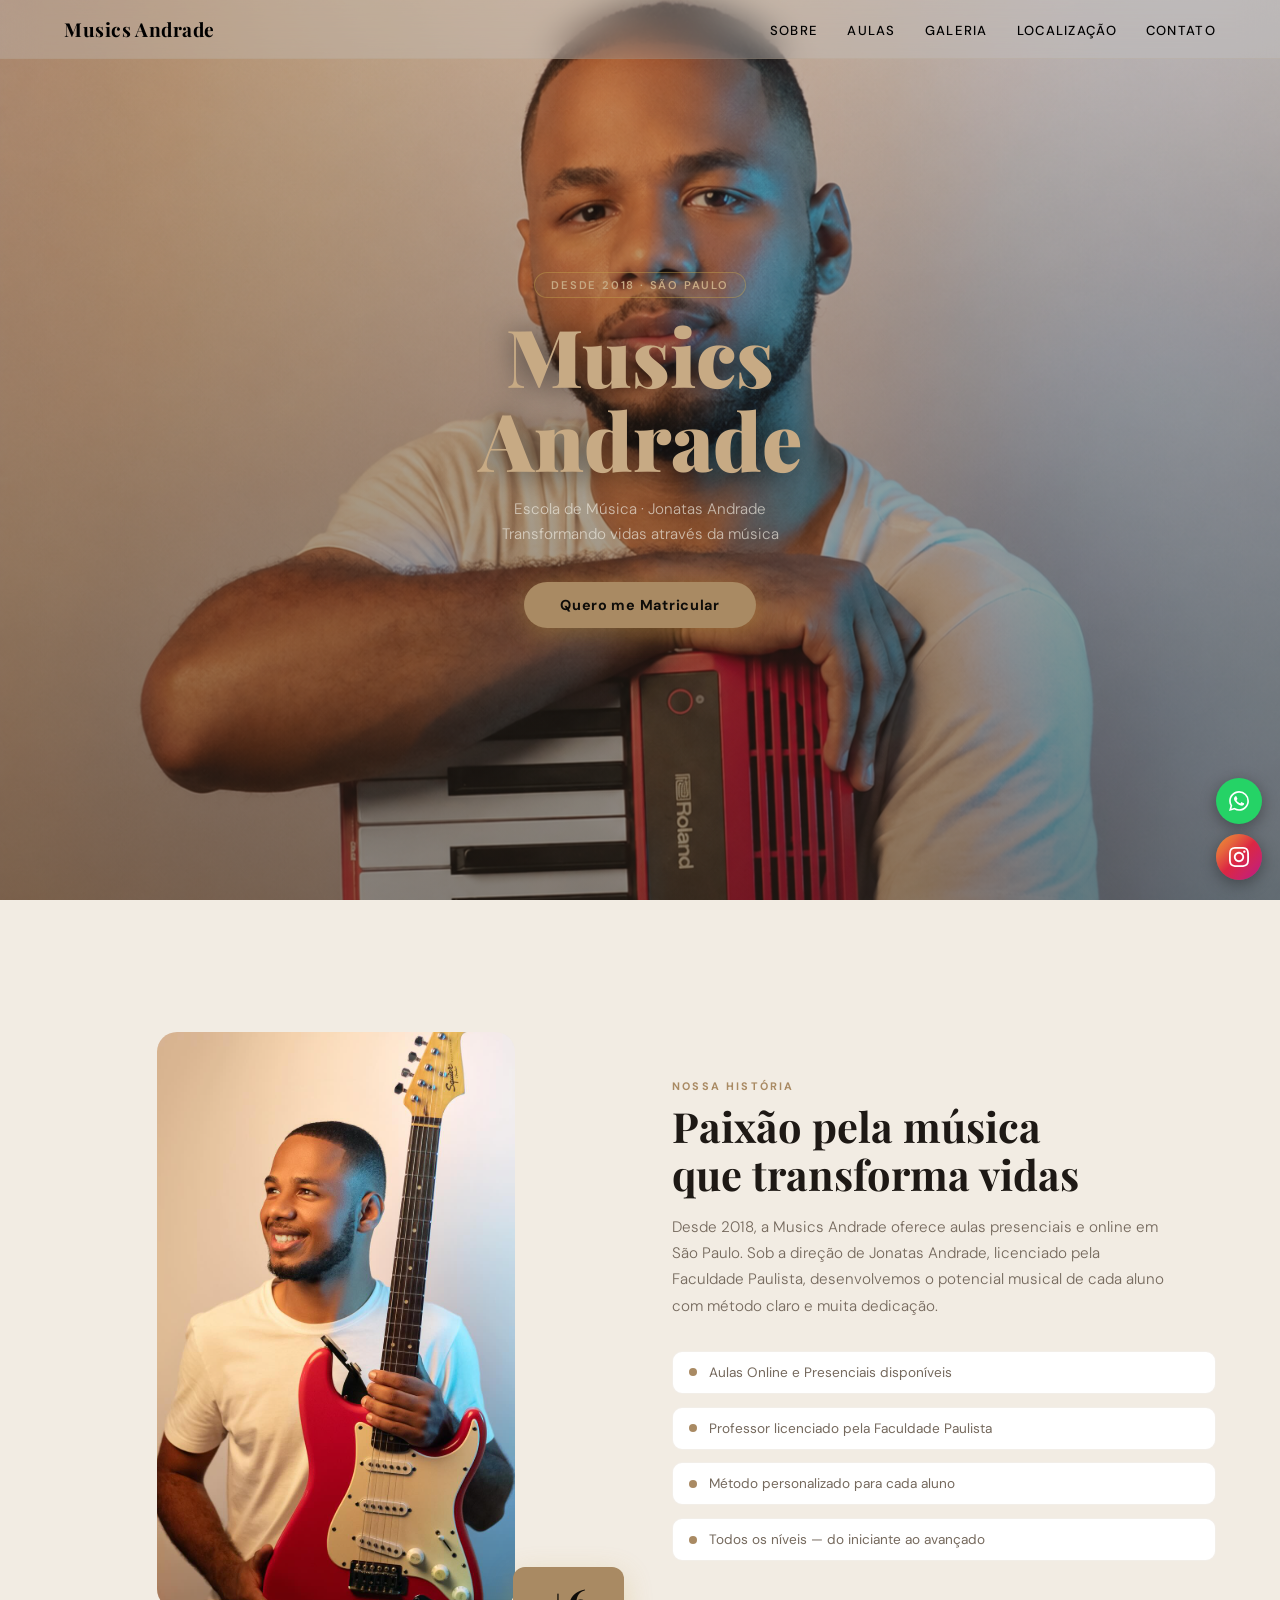
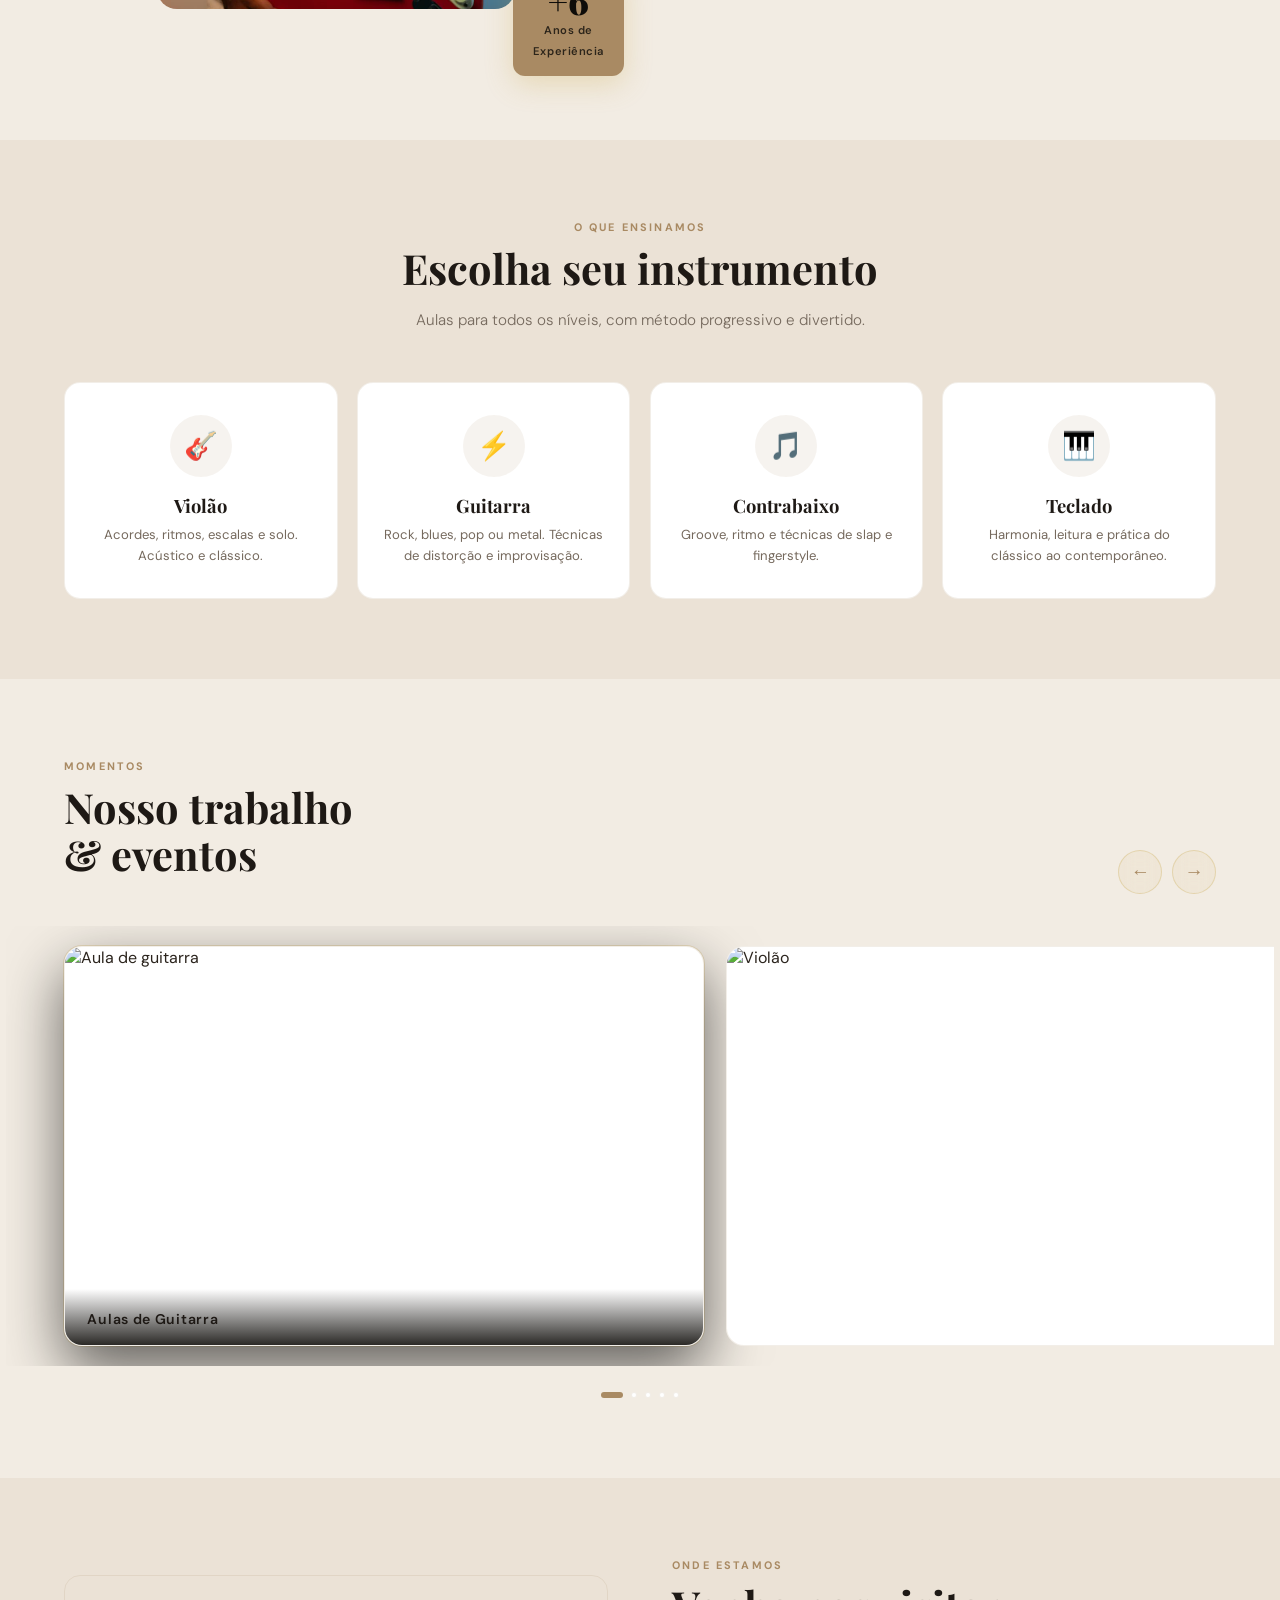
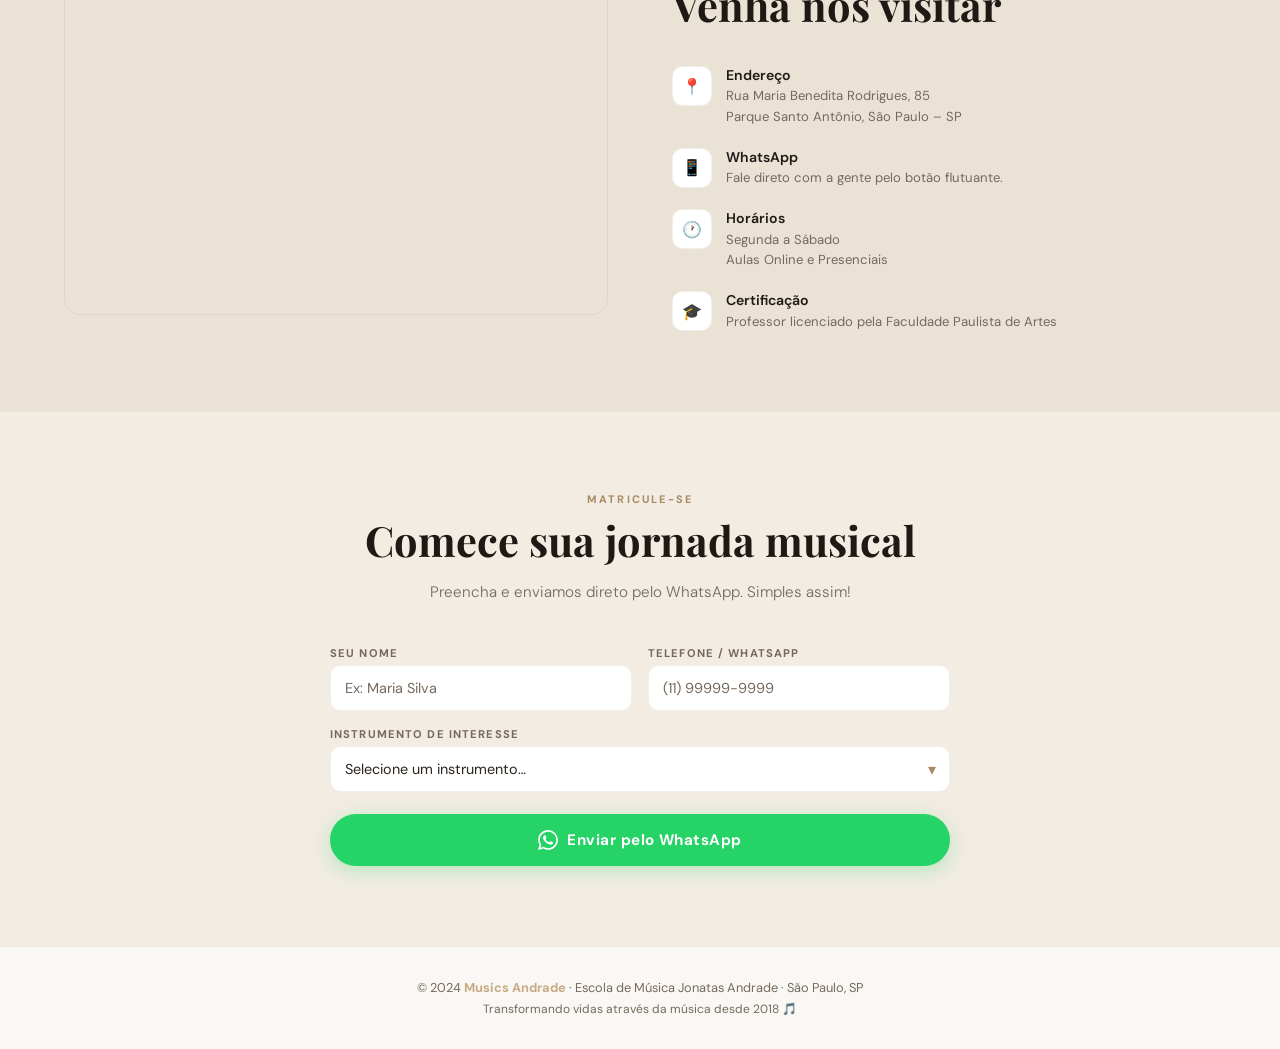
==== index.html @ fa92798a "Primeiro commit" ====
<!DOCTYPE html>
<html lang="pt-BR">

<head>
    <meta charset="UTF-8">
    <meta name="viewport" content="width=device-width, initial-scale=1.0">
    <link rel="stylesheet" href="style.css">
    <title>Musics Andrade | Escola de Música</title>
    <link
        href="https://fonts.googleapis.com/css2?family=Playfair+Display:ital,wght@0,700;0,900;1,700&family=DM+Sans:wght@300;400;500;600&display=swap"
        rel="stylesheet">
    <link rel="shortcut icon" href="./img/logo.jpg" type="image/x-icon">

</head>

<body>

    <!-- NAV -->
    <nav id="navbar">
        <div class="nav-logo">Musics Andrade</div>
        <ul class="nav-links">
            <li><a href="#about">Sobre</a></li>
            <li><a href="#instrumentos">Aulas</a></li>
            <li><a href="#carrossel">Galeria</a></li>
            <li><a href="#localizacao">Localização</a></li>
            <li><a href="#contato">Contato</a></li>
        </ul>
        <button class="hamburger" id="hamburger" aria-label="Menu">
            <span></span><span></span><span></span>
        </button>
    </nav>

    <!-- MOBILE MENU -->
    <div class="mobile-menu" id="mobileMenu">
        <a href="#about" onclick="closeMenu()">Sobre</a>
        <a href="#instrumentos" onclick="closeMenu()">Aulas</a>
        <a href="#carrossel" onclick="closeMenu()">Galeria</a>
        <a href="#localizacao" onclick="closeMenu()">Localização</a>
        <a href="#contato" onclick="closeMenu()">Contato</a>
    </div>

    <!-- HERO -->
    <section id="hero">
        <div class="hero-bg"></div>
        <div class="hero-content">
            <!--  <div class="hero-logo">
                <img class="hero-logo-placeholder" src="./img/logo.jpg">
            </div> -->
            <div class="hero-tag">Desde 2018 · São Paulo</div>
            <h1 class="hero-title">Musics<br><em>Andrade</em></h1>
            <p class="hero-sub">Escola de Música · Jonatas Andrade<br>Transformando vidas através da música</p>
            <a href="#contato" class="hero-cta">Quero me Matricular</a>
        </div>
    </section>

    <!-- SOBRE -->
    <section id="about">
        <div class="about-visual reveal">
            <div class="about-img-box">
                <img class="emoji" src="./img/image copy.png" alt="">
            </div>
            <div class="about-badge">
                <strong>+6</strong>
                <span>Anos de<br>Experiência</span>
            </div>
        </div>

        <div class="about-text">
            <div class="reveal reveal-delay-1">
                <p class="section-label">Nossa História</p>
                <h2 class="section-title">Paixão pela música<br>que transforma vidas</h2>
            </div>
            <p class="section-desc reveal reveal-delay-2">
                Desde 2018, a Musics Andrade oferece aulas presenciais e online em São Paulo. Sob a direção de Jonatas
                Andrade, licenciado pela Faculdade Paulista, desenvolvemos o potencial musical de cada aluno com método
                claro e muita dedicação.
            </p>
            <div class="about-pillars reveal reveal-delay-3">
                <div class="pillar">
                    <div class="pillar-dot"></div>
                    <p>Aulas Online e Presenciais disponíveis</p>
                </div>
                <div class="pillar">
                    <div class="pillar-dot"></div>
                    <p>Professor licenciado pela Faculdade Paulista</p>
                </div>
                <div class="pillar">
                    <div class="pillar-dot"></div>
                    <p>Método personalizado para cada aluno</p>
                </div>
                <div class="pillar">
                    <div class="pillar-dot"></div>
                    <p>Todos os níveis — do iniciante ao avançado</p>
                </div>
            </div>
        </div>
    </section>

    <!-- INSTRUMENTOS -->
    <section id="instrumentos">
        <div class="instrumentos-header">
            <p class="section-label reveal">O que ensinamos</p>
            <h2 class="section-title reveal reveal-delay-1">Escolha seu instrumento</h2>
            <p class="section-desc reveal reveal-delay-2">Aulas para todos os níveis, com método progressivo e
                divertido.</p>
        </div>
        <div class="instrumentos-grid">
            <div class="instrumento-card reveal">
                <div class="instrumento-icon">🎸</div>
                <h3>Violão</h3>
                <p>Acordes, ritmos, escalas e solo. Acústico e clássico.</p>
            </div>
            <div class="instrumento-card reveal reveal-delay-1">
                <div class="instrumento-icon">⚡</div>
                <h3>Guitarra</h3>
                <p>Rock, blues, pop ou metal. Técnicas de distorção e improvisação.</p>
            </div>
            <div class="instrumento-card reveal reveal-delay-2">
                <div class="instrumento-icon">🎵</div>
                <h3>Contrabaixo</h3>
                <p>Groove, ritmo e técnicas de slap e fingerstyle.</p>
            </div>
            <div class="instrumento-card reveal reveal-delay-3">
                <div class="instrumento-icon">🎹</div>
                <h3>Teclado</h3>
                <p>Harmonia, leitura e prática do clássico ao contemporâneo.</p>
            </div>
        </div>
    </section>

    <!-- CARROSSEL -->
    <section id="carrossel">
        <div class="carrossel-header">
            <div>
                <p class="section-label reveal">Momentos</p>
                <h2 class="section-title reveal reveal-delay-1">Nosso trabalho<br>& eventos</h2>
            </div>
            <div class="carrossel-controls reveal reveal-delay-2">
                <button class="ctrl-btn" id="prevBtn" aria-label="Anterior">&#8592;</button>
                <button class="ctrl-btn" id="nextBtn" aria-label="Próximo">&#8594;</button>
            </div>
        </div>

        <div class="carousel-viewport">
            <div class="carousel-track" id="carouselTrack">

                <!--
        ╔══════════════════════════════════════════════════════╗
        ║  COMO ADICIONAR FOTOS:                               ║
        ║  Copie um bloco <div class="slide"> abaixo          ║
        ║  e troque o src da <img> pela URL da sua foto.      ║
        ║  Para foto local use: src="nome-do-arquivo.jpg"     ║
        ╚══════════════════════════════════════════════════════╝
      -->

                <!-- SLIDE 1 -->
                <div class="slide">
                    <img src="https://images.unsplash.com/photo-1493225457124-a3eb161ffa5f?w=800&q=80"
                        alt="Aula de guitarra" loading="lazy">
                    <div class="slide-caption"><span>Aulas de Guitarra</span></div>
                </div>

                <!-- SLIDE 2 -->
                <div class="slide">
                    <img src="https://images.unsplash.com/photo-1510915361894-db8b60106cb1?w=800&q=80" alt="Violão"
                        loading="lazy">
                    <div class="slide-caption"><span>Violão Acústico</span></div>
                </div>

                <!-- SLIDE 3 -->
                <div class="slide">
                    <img src="https://images.unsplash.com/photo-1520523839897-bd0b52f945a0?w=800&q=80" alt="Teclado"
                        loading="lazy">
                    <div class="slide-caption"><span>Teclado</span></div>
                </div>

                <!-- SLIDE 4 -->
                <div class="slide">
                    <img src="https://images.unsplash.com/photo-1619983081563-430f63602796?w=800&q=80" alt="Evento"
                        loading="lazy">
                    <div class="slide-caption"><span>Eventos & Apresentações</span></div>
                </div>

                <!-- SLIDE 5 — placeholder (substitua pela sua foto) -->
                <div class="slide">
                    <div class="slide-placeholder">
                        <div class="emoji">📸</div>
                        <p>Sua foto aqui<br>Substitua o src acima</p>
                    </div>
                </div>

            </div>
        </div><!-- /.carousel-viewport -->

        <div class="carousel-dots" id="carouselDots"></div>
    </section>

    <!-- LOCALIZAÇÃO -->
    <section id="localizacao">
        <div class="map-container reveal">
            <iframe
                src="https://www.google.com/maps/embed?pb=!1m18!1m12!1m3!1d3657.066!2d-46.6333!3d-23.5505!2m3!1f0!2f0!3f0!3m2!1i1024!2i768!4f13.1!3m3!1m2!1s0x94ce59c8da0aa315%3A0xd59f9431f2c9776a!2sRua%20Maria%20Benedita%20Rodrigues%2C%2085%20-%20Parque%20Santo%20Ant%C3%B4nio%2C%20S%C3%A3o%20Paulo%20-%20SP!5e0!3m2!1spt-BR!2sbr!4v1234567890"
                allowfullscreen="" loading="lazy" referrerpolicy="no-referrer-when-downgrade">
            </iframe>
        </div>
        <div class="localizacao-info">
            <div class="reveal">
                <p class="section-label">Onde estamos</p>
                <h2 class="section-title">Venha nos visitar</h2>
            </div>
            <div class="info-item reveal reveal-delay-1">
                <div class="info-icon">📍</div>
                <div>
                    <h4>Endereço</h4>
                    <p>Rua Maria Benedita Rodrigues, 85<br>Parque Santo Antônio, São Paulo – SP</p>
                </div>
            </div>
            <div class="info-item reveal reveal-delay-2">
                <div class="info-icon">📱</div>
                <div>
                    <h4>WhatsApp</h4>
                    <p>Fale direto com a gente pelo botão flutuante.</p>
                </div>
            </div>
            <div class="info-item reveal reveal-delay-3">
                <div class="info-icon">🕐</div>
                <div>
                    <h4>Horários</h4>
                    <p>Segunda a Sábado<br>Aulas Online e Presenciais</p>
                </div>
            </div>
            <div class="info-item reveal reveal-delay-4">
                <div class="info-icon">🎓</div>
                <div>
                    <h4>Certificação</h4>
                    <p>Professor licenciado pela Faculdade Paulista de Artes</p>
                </div>
            </div>
        </div>
    </section>

    <!-- CONTATO -->
    <section id="contato">
        <div class="contato-inner">
            <p class="section-label reveal">Matricule-se</p>
            <h2 class="section-title reveal reveal-delay-1">Comece sua jornada musical</h2>
            <p class="section-desc reveal reveal-delay-2">Preencha e enviamos direto pelo WhatsApp. Simples assim!</p>

            <div class="form-grid reveal reveal-delay-3">
                <div class="form-group">
                    <label for="nome">Seu nome</label>
                    <input type="text" id="nome" placeholder="Ex: Maria Silva" autocomplete="off">
                </div>
                <div class="form-group">
                    <label for="telefone">Telefone / WhatsApp</label>
                    <input type="tel" id="telefone" placeholder="(11) 99999-9999">
                </div>
                <div class="form-group full">
                    <label for="instrumento">Instrumento de interesse</label>
                    <div class="select-wrap">
                        <select id="instrumento">
                            <option value="" disabled selected>Selecione um instrumento…</option>
                            <option value="Violão">🎸 Violão</option>
                            <option value="Guitarra">⚡ Guitarra</option>
                            <option value="Contrabaixo">🎵 Contrabaixo</option>
                            <option value="Teclado">🎹 Teclado</option>
                        </select>
                    </div>
                </div>
            </div>

            <button class="form-submit reveal reveal-delay-4" onclick="enviarWhatsApp()">
                <svg xmlns="http://www.w3.org/2000/svg" width="20" height="20" viewBox="0 0 24 24" fill="white">
                    <path
                        d="M17.472 14.382c-.297-.149-1.758-.867-2.03-.967-.273-.099-.471-.148-.67.15-.197.297-.767.966-.94 1.164-.173.199-.347.223-.644.075-.297-.15-1.255-.463-2.39-1.475-.883-.788-1.48-1.761-1.653-2.059-.173-.297-.018-.458.13-.606.134-.133.298-.347.446-.52.149-.174.198-.298.298-.497.099-.198.05-.371-.025-.52-.075-.149-.669-1.612-.916-2.207-.242-.579-.487-.5-.669-.51-.173-.008-.371-.01-.57-.01-.198 0-.52.074-.792.372-.272.297-1.04 1.016-1.04 2.479 0 1.462 1.065 2.875 1.213 3.074.149.198 2.096 3.2 5.077 4.487.709.306 1.262.489 1.694.625.712.227 1.36.195 1.871.118.571-.085 1.758-.719 2.006-1.413.248-.694.248-1.289.173-1.413-.074-.124-.272-.198-.57-.347m-5.421 7.403h-.004a9.87 9.87 0 01-5.031-1.378l-.361-.214-3.741.982.998-3.648-.235-.374a9.86 9.86 0 01-1.51-5.26c.001-5.45 4.436-9.884 9.888-9.884 2.64 0 5.122 1.03 6.988 2.898a9.825 9.825 0 012.893 6.994c-.003 5.45-4.437 9.884-9.885 9.884m8.413-18.297A11.815 11.815 0 0012.05 0C5.495 0 .16 5.335.157 11.892c0 2.096.547 4.142 1.588 5.945L.057 24l6.305-1.654a11.882 11.882 0 005.683 1.448h.005c6.554 0 11.89-5.335 11.893-11.893a11.821 11.821 0 00-3.48-8.413Z" />
                </svg>
                Enviar pelo WhatsApp
            </button>
        </div>
    </section>

    <footer>
        <p>© 2024 <strong>Musics Andrade</strong> · Escola de Música Jonatas Andrade · São Paulo, SP</p>
        <p style="margin-top:5px;font-size:.75rem">Transformando vidas através da música desde 2018 🎵</p>
    </footer>

    <!-- BOTÕES FLUTUANTES -->
    <div class="float-btns">
        <a class="float-btn float-btn-wa" href="https://wa.me/5511999999999" target="_blank" aria-label="WhatsApp">
            <svg viewBox="0 0 24 24">
                <path
                    d="M17.472 14.382c-.297-.149-1.758-.867-2.03-.967-.273-.099-.471-.148-.67.15-.197.297-.767.966-.94 1.164-.173.199-.347.223-.644.075-.297-.15-1.255-.463-2.39-1.475-.883-.788-1.48-1.761-1.653-2.059-.173-.297-.018-.458.13-.606.134-.133.298-.347.446-.52.149-.174.198-.298.298-.497.099-.198.05-.371-.025-.52-.075-.149-.669-1.612-.916-2.207-.242-.579-.487-.5-.669-.51-.173-.008-.371-.01-.57-.01-.198 0-.52.074-.792.372-.272.297-1.04 1.016-1.04 2.479 0 1.462 1.065 2.875 1.213 3.074.149.198 2.096 3.2 5.077 4.487.709.306 1.262.489 1.694.625.712.227 1.36.195 1.871.118.571-.085 1.758-.719 2.006-1.413.248-.694.248-1.289.173-1.413-.074-.124-.272-.198-.57-.347m-5.421 7.403h-.004a9.87 9.87 0 01-5.031-1.378l-.361-.214-3.741.982.998-3.648-.235-.374a9.86 9.86 0 01-1.51-5.26c.001-5.45 4.436-9.884 9.888-9.884 2.64 0 5.122 1.03 6.988 2.898a9.825 9.825 0 012.893 6.994c-.003 5.45-4.437 9.884-9.885 9.884m8.413-18.297A11.815 11.815 0 0012.05 0C5.495 0 .16 5.335.157 11.892c0 2.096.547 4.142 1.588 5.945L.057 24l6.305-1.654a11.882 11.882 0 005.683 1.448h.005c6.554 0 11.89-5.335 11.893-11.893a11.821 11.821 0 00-3.48-8.413Z" />
            </svg>
        </a>
        <a class="float-btn float-btn-ig" href="https://instagram.com/musicsandrade" target="_blank"
            aria-label="Instagram">
            <svg viewBox="0 0 24 24">
                <path
                    d="M12 2.163c3.204 0 3.584.012 4.85.07 3.252.148 4.771 1.691 4.919 4.919.058 1.265.069 1.645.069 4.849 0 3.205-.012 3.584-.069 4.849-.149 3.225-1.664 4.771-4.919 4.919-1.266.058-1.644.07-4.85.07-3.204 0-3.584-.012-4.849-.07-3.26-.149-4.771-1.699-4.919-4.92-.058-1.265-.07-1.644-.07-4.849 0-3.204.013-3.583.07-4.849.149-3.227 1.664-4.771 4.919-4.919 1.266-.057 1.645-.069 4.849-.069zm0-2.163c-3.259 0-3.667.014-4.947.072-4.358.2-6.78 2.618-6.98 6.98-.059 1.281-.073 1.689-.073 4.948 0 3.259.014 3.668.072 4.948.2 4.358 2.618 6.78 6.98 6.98 1.281.058 1.689.072 4.948.072 3.259 0 3.668-.014 4.948-.072 4.354-.2 6.782-2.618 6.979-6.98.059-1.28.073-1.689.073-4.948 0-3.259-.014-3.667-.072-4.947-.196-4.354-2.617-6.78-6.979-6.98-1.281-.059-1.69-.073-4.949-.073zm0 5.838c-3.403 0-6.162 2.759-6.162 6.162s2.759 6.163 6.162 6.163 6.162-2.759 6.162-6.163c0-3.403-2.759-6.162-6.162-6.162zm0 10.162c-2.209 0-4-1.79-4-4 0-2.209 1.791-4 4-4s4 1.791 4 4c0 2.21-1.791 4-4 4zm6.406-11.845c-.796 0-1.441.645-1.441 1.44s.645 1.44 1.441 1.44c.795 0 1.439-.645 1.439-1.44s-.644-1.44-1.439-1.44z" />
            </svg>
        </a>
    </div>

    <script src="./script.js"></script>
</body>

</html>
---- style.css ----
*,
*::before,
*::after {
    box-sizing: border-box;
    margin: 0;
    padding: 0
}

:root {
    --bg: #FAF8F4;
    --bg2: #F2ECE3;
    --bg3: #EBE2D6;
    --surface: #FFFFFF;

    --gold: #A98A63;
    --gold-l: #C7AA84;
    --gold-dim: rgba(169, 138, 99, 0.10);

    --border: rgba(169, 138, 99, 0.15);

    --text: #2B241D;
    --muted: #75695D;
    --white: #1E1915;
}

html {
    scroll-behavior: smooth
}

body {
    font-family: 'DM Sans', sans-serif;
    background: var(--bg);
    color: var(--text);
    overflow-x: hidden
}

/* ─ NAV ─ */
nav {
    position: fixed;
    top: 0;
    left: 0;
    right: 0;
    z-index: 100;
    padding: 16px 5%;
    display: flex;
    justify-content: space-between;
    align-items: center;
    background: rgba(199, 199, 199, 0.315);
    backdrop-filter: blur(18px);
    border-bottom: 1px solid var(--border);
    transition: padding .3s;
}

nav.scrolled {
    padding: 10px 5%
}

.nav-logo {
    font-family: 'Playfair Display', serif;
    font-size: 1.2rem;
    font-weight: 700;
    color: #000;
    letter-spacing: .03em;
}

.nav-links {
    display: flex;
    gap: 1.8rem;
    list-style: none
}

.nav-links a {
    text-decoration: none;
    color: #000;
    font-size: .82rem;
    font-weight: 500;
    letter-spacing: .1em;
    text-transform: uppercase;
    transition: color .2s;
}

.nav-links a:hover {
    color: var(--gold)
}

.hamburger {
    display: none;
    flex-direction: column;
    gap: 5px;
    cursor: pointer;
    background: none;
    border: none;
    padding: 4px;
}

.hamburger span {
    display: block;
    width: 22px;
    height: 1.5px;
    background: #000;
    border-radius: 2px;
    transition: all .3s;
}

.hamburger.open span:nth-child(1) {
    transform: translateY(6.5px) rotate(45deg)
}

.hamburger.open span:nth-child(2) {
    opacity: 0
}

.hamburger.open span:nth-child(3) {
    transform: translateY(-6.5px) rotate(-45deg)
}

.mobile-menu {
    display: none;
    position: fixed;
    inset: 0;
    background: var(--bg);
    z-index: 99;
    flex-direction: column;
    justify-content: center;
    align-items: center;
    gap: 2.2rem;
}

.mobile-menu.open {
    display: flex
}

.mobile-menu a {
    font-family: 'Playfair Display', serif;
    font-size: 1.9rem;
    text-decoration: none;
    color: var(--text);
    transition: color .2s;
}

.mobile-menu a:hover {
    color: var(--gold)
}

/* ─ HERO ─ */
#hero {
    position: relative;
    height: 100vh;
    min-height: 700px;
    display: flex;
    align-items: center;
    justify-content: center;
    overflow: hidden;
}

.hero-bg {
    position: absolute;
    inset: 0;
    background:
        linear-gradient(to bottom,
            rgba(45, 36, 28, .25) 0%,
            rgba(45, 36, 28, .55) 100%),
        url('./img/image\ copy\ 2.png');

    background-size: cover;
    background-position: center 20%;
    background-repeat: no-repeat;

    animation: heroZoom 14s ease-out forwards;
}

@keyframes heroZoom {
    from {
        transform: scale(1.07)
    }

    to {
        transform: scale(1)
    }
}

.hero-content {
    position: relative;
    text-align: center;
    padding: 0 20px;
    max-width: 700px;
    animation: fadeUp .9s .2s both;
}

@keyframes fadeUp {
    from {
        opacity: 0;
        transform: translateY(24px)
    }

    to {
        opacity: 1;
        transform: translateY(0)
    }
}

.hero-logo {
    width: 135px;
    height: 130px;
    border-radius: 50%;
    border: 2px solid var(--gold);
    margin: 0 auto 1.4rem;
    background: var(--surface);
    display: flex;
    align-items: center;
    justify-content: center;
    overflow: hidden;
    box-shadow: 0 0 40px rgba(201, 168, 76, .25);
    animation: fadeUp .9s 0s both;
}

.hero-logo-placeholder {
    font-size: 2.6rem;
    line-height: 1;
}

.hero-tag {
    display: inline-block;
    background: var(--gold-dim);
    border: 1px solid rgba(201, 168, 76, .4);
    color: var(--gold-l);
    font-size: .7rem;
    font-weight: 600;
    letter-spacing: .16em;
    text-transform: uppercase;
    padding: 5px 16px;
    border-radius: 100px;
    margin-bottom: .9rem;
}

.hero-title {
    font-family: 'Playfair Display', serif;
    font-size: clamp(2.4rem, 6.5vw, 5rem);
    font-weight: 900;
    line-height: 1.05;
    color: var(--gold-l);
    margin-bottom: 1rem;
    text-shadow: 0 2px 30px rgba(0, 0, 0, .6);
}

.hero-title em {
    color: var(--gold-l);
    font-style: normal
}

.hero-sub {
    font-size: .95rem;
    font-weight: 300;
    color: rgba(237, 232, 222, .7);
    margin-bottom: 2.2rem;
    line-height: 1.65;
}

.hero-cta {
    display: inline-block;
    background: var(--gold);
    color: #0E0C09;
    font-weight: 700;
    font-size: .9rem;
    letter-spacing: .05em;
    padding: 14px 36px;
    border-radius: 100px;
    text-decoration: none;
    box-shadow: 0 4px 24px rgba(201, 168, 76, .35);
    transition: background .25s, transform .2s, box-shadow .25s;
}

.hero-cta:hover {
    background: var(--gold-l);
    transform: translateY(-2px);
    box-shadow: 0 8px 32px rgba(201, 168, 76, .45)
}

/* ─ SECTION COMMONS ─ */
section {
    padding: 80px 5%
}

.section-label {
    font-size: .68rem;
    font-weight: 700;
    letter-spacing: .2em;
    text-transform: uppercase;
    color: var(--gold);
    margin-bottom: .6rem;
}

.section-title {
    font-family: 'Playfair Display', serif;
    font-size: clamp(1.7rem, 3.5vw, 2.6rem);
    font-weight: 700;
    color: var(--white);
    line-height: 1.15;
    margin-bottom: 1rem;
}

.section-desc {
    color: var(--muted);
    font-size: .95rem;
    font-weight: 300;
    line-height: 1.72;
    max-width: 500px;
}

/* ─ SOBRE ─ */
#about {
    background: var(--bg2);
    display: grid;
    grid-template-columns: 1fr 1fr;
    gap: 4rem;
    align-items: center;
}

.about-visual {
    position: relative
}

.about-img-box {
    width: 100%;
    aspect-ratio: 4/5;
    border-radius: 14px;
    display: flex;
    flex-direction: column;
    align-items: center;
    justify-content: center;
    gap: .8rem;
    overflow: hidden;
}

.about-img-box p {
    color: var(--muted);
    font-size: .82rem;
    text-align: center;
    padding: 0 24px
}

.about-img-box .emoji {
    font-size: 3rem
}

.emoji {
    border-radius: 20px;
}

.about-badge {
    position: absolute;
    bottom: -16px;
    right: -16px;
    background: var(--gold);
    color: #0E0C09;
    border-radius: 12px;
    padding: 16px 20px;
    text-align: center;
    box-shadow: 0 8px 28px rgba(201, 168, 76, .3);
}

.about-badge strong {
    display: block;
    font-family: 'Playfair Display', serif;
    font-size: 2.2rem;
    font-weight: 900;
    line-height: 1;
}

.about-badge span {
    font-size: .7rem;
    font-weight: 600;
    letter-spacing: .05em;
    opacity: .8
}

.about-text .section-desc {
    margin-bottom: 2rem
}

.about-pillars {
    display: flex;
    flex-direction: column;
    gap: .8rem;
    margin-top: 1rem
}

.pillar {
    display: flex;
    align-items: center;
    gap: .75rem;
    background: var(--surface);
    border: 1px solid var(--border);
    border-radius: 10px;
    padding: 12px 16px;
}

.pillar-dot {
    width: 8px;
    height: 8px;
    min-width: 8px;
    border-radius: 50%;
    background: var(--gold);
}

.pillar p {
    font-size: .85rem;
    color: var(--muted);
    font-weight: 400
}

/* ─ INSTRUMENTOS ─ */
#instrumentos {
    background: var(--bg3)
}

.instrumentos-header {
    text-align: center;
    margin-bottom: 3rem
}

.instrumentos-header .section-desc {
    margin: 0 auto
}

.instrumentos-grid {
    display: grid;
    grid-template-columns: repeat(4, 1fr);
    gap: 1.2rem;
}

.instrumento-card {
    background: var(--surface);
    border: 1px solid var(--border);
    border-radius: 16px;
    padding: 2rem 1.2rem;
    text-align: center;
    transition: transform .3s, box-shadow .3s, border-color .3s;
}

.instrumento-card:hover {
    transform: translateY(-6px);
    box-shadow: 0 16px 40px rgba(0, 0, 0, .4);
    border-color: rgba(201, 168, 76, .35);
}

.instrumento-icon {
    width: 62px;
    height: 62px;
    background: var(--gold-dim);
    border-radius: 50%;
    display: flex;
    align-items: center;
    justify-content: center;
    margin: 0 auto 1rem;
    font-size: 1.7rem;
}

.instrumento-card h3 {
    font-family: 'Playfair Display', serif;
    font-size: 1.15rem;
    font-weight: 700;
    color: var(--white);
    margin-bottom: .4rem;
}

.instrumento-card p {
    font-size: .82rem;
    color: var(--muted);
    line-height: 1.6
}

/* ─ CARROSSEL ─ */
#carrossel {
    background: var(--bg2);
    overflow: hidden
}

.carrossel-header {
    display: flex;
    justify-content: space-between;
    align-items: flex-end;
    margin-bottom: 2rem;
    flex-wrap: wrap;
    gap: 1rem;
}

.carrossel-controls {
    display: flex;
    gap: .6rem;
    align-items: center
}

.ctrl-btn {
    width: 44px;
    height: 44px;
    border-radius: 50%;
    background: rgba(201, 168, 76, .08);
    border: 1px solid rgba(201, 168, 76, .3);
    color: var(--gold);
    font-size: 1.2rem;
    cursor: pointer;
    display: flex;
    align-items: center;
    justify-content: center;
    transition: background .2s, border-color .2s, transform .15s;
    backdrop-filter: blur(8px);
}

.ctrl-btn:hover {
    background: rgba(201, 168, 76, .18);
    border-color: var(--gold);
    transform: scale(1.08)
}

/* viewport com overflow visível nos lados */
.carousel-viewport {
    overflow: hidden;
    /* permite ver pedaços dos cards laterais */
    margin: 0 -5%;
    padding: 20px 5%;
}

.carousel-track {
    display: flex;
    gap: 1.4rem;
    transition: transform .5s cubic-bezier(.35, 0, .15, 1);
    will-change: transform;
    cursor: grab;
    user-select: none;
}

.carousel-track.dragging {
    transition: none;
    cursor: grabbing;
}

/*
  ── SLIDE ──
  Para adicionar fotos: copie um bloco <div class="slide"> no HTML
  e substitua o src da <img> pela URL ou caminho da sua foto.
*/
.slide {
    /* largura: ~70% do viewport, com peeking dos lados */
    min-width: clamp(260px, 70vw, 640px);
    aspect-ratio: 16/10;
    border-radius: 18px;
    overflow: hidden;
    position: relative;
    background: var(--surface);
    border: 1px solid var(--border);
    flex-shrink: 0;
    /* laterais escurecidas/desfocadas */
    filter: brightness(.45) scale(.92);
    transition: filter .45s ease, transform .45s ease, box-shadow .45s ease;
    box-shadow: none;
}

.slide.active {
    filter: brightness(1) scale(1);
    box-shadow: 0 24px 60px rgba(0, 0, 0, .6), 0 0 0 1px rgba(201, 168, 76, .25);
}

.slide img {
    width: 100%;
    height: 100%;
    object-fit: cover;
    display: block;
    pointer-events: none;
}

.slide-caption {
    position: absolute;
    bottom: 0;
    left: 0;
    right: 0;
    background: linear-gradient(to top, rgba(14, 12, 9, .88) 0%, transparent 100%);
    padding: 1.2rem 1.4rem 1rem;
    transform: translateY(4px);
    opacity: 0;
    transition: opacity .35s, transform .35s;
}

.slide.active .slide-caption {
    opacity: 1;
    transform: translateY(0)
}

.slide-caption span {
    color: var(--white);
    font-size: .88rem;
    font-weight: 600;
    letter-spacing: .05em;
}

.slide-placeholder {
    width: 100%;
    height: 100%;
    display: flex;
    flex-direction: column;
    align-items: center;
    justify-content: center;
    gap: .5rem;
    color: var(--muted);
    font-size: .8rem;
    text-align: center;
    padding: 16px;
}

.slide-placeholder .emoji {
    font-size: 2.2rem
}

.carousel-dots {
    display: flex;
    justify-content: center;
    gap: .5rem;
    margin-top: 1.6rem;
}

.dot {
    width: 6px;
    height: 6px;
    border-radius: 50%;
    background: var(--surface);
    border: 1px solid var(--border);
    cursor: pointer;
    transition: background .25s, transform .25s, width .25s;
}

.dot.active {
    background: var(--gold);
    transform: scale(1);
    width: 22px;
    border-radius: 4px
}

/* ─ LOCALIZAÇÃO ─ */
#localizacao {
    background: var(--bg3);
    display: grid;
    grid-template-columns: 1fr 1fr;
    gap: 4rem;
    align-items: center;
}

.map-container {
    border-radius: 16px;
    overflow: hidden;
    border: 1px solid var(--border);
    height: 340px;
}

.map-container iframe {
    width: 100%;
    height: 100%;
    border: none;
    display: block
}

.localizacao-info {
    display: flex;
    flex-direction: column;
    gap: 1.3rem
}

.info-item {
    display: flex;
    gap: .9rem;
    align-items: flex-start
}

.info-icon {
    width: 40px;
    height: 40px;
    min-width: 40px;
    background: var(--surface);
    border: 1px solid var(--border);
    border-radius: 10px;
    display: flex;
    align-items: center;
    justify-content: center;
    font-size: 1rem;
}

.info-item h4 {
    font-weight: 600;
    color: var(--white);
    margin-bottom: .15rem;
    font-size: .88rem
}

.info-item p {
    color: var(--muted);
    font-size: .82rem;
    line-height: 1.55
}

/* ─ CONTATO ─ */
#contato {
    background: var(--bg2)
}

.contato-inner {
    max-width: 620px;
    margin: 0 auto;
    text-align: center
}

.contato-inner .section-desc {
    margin: 0 auto 2.5rem
}

.form-grid {
    display: grid;
    grid-template-columns: 1fr 1fr;
    gap: 1rem;
    text-align: left
}

.form-group {
    display: flex;
    flex-direction: column;
    gap: 5px
}

.form-group.full {
    grid-column: 1/-1
}

.form-group label {
    font-size: .7rem;
    font-weight: 700;
    letter-spacing: .1em;
    text-transform: uppercase;
    color: var(--muted);
}

.form-group input,
.form-group select {
    background: var(--surface);
    border: 1.5px solid var(--border);
    border-radius: 10px;
    padding: 13px 14px;
    font-size: .9rem;
    font-family: 'DM Sans', sans-serif;
    color: var(--text);
    outline: none;
    appearance: none;
    -webkit-appearance: none;
    transition: border-color .2s, box-shadow .2s;
}

.form-group input::placeholder {
    color: var(--muted)
}

.form-group input:focus,
.form-group select:focus {
    border-color: var(--gold);
    box-shadow: 0 0 0 3px rgba(201, 168, 76, .1);
}

.form-group select option {
    background: var(--surface);
    color: var(--text)
}

.select-wrap {
    position: relative
}

.select-wrap::after {
    content: '▾';
    position: absolute;
    right: 14px;
    top: 50%;
    transform: translateY(-50%);
    color: var(--gold);
    pointer-events: none;
}

.select-wrap select {
    width: 100%;
    cursor: pointer;
    color: var(--text)
}

.select-wrap select option[value=""] {
    color: var(--muted)
}

.form-submit {
    margin-top: 1.4rem;
    width: 100%;
    background: #25D366;
    color: #fff;
    border: none;
    border-radius: 100px;
    padding: 16px 32px;
    font-size: .95rem;
    font-weight: 700;
    font-family: 'DM Sans', sans-serif;
    letter-spacing: .03em;
    cursor: pointer;
    display: flex;
    align-items: center;
    justify-content: center;
    gap: 9px;
    transition: background .25s, transform .2s, box-shadow .25s;
    box-shadow: 0 5px 20px rgba(37, 211, 102, .28);
}

.form-submit:hover {
    background: #1ebe58;
    transform: translateY(-2px);
    box-shadow: 0 8px 28px rgba(37, 211, 102, .4)
}

/* ─ FOOTER ─ */
footer {
    background: var(--bg);
    color: var(--muted);
    text-align: center;
    padding: 2rem 5%;
    font-size: .8rem;
    border-top: 1px solid var(--border);
}

footer strong {
    color: var(--gold-l)
}

/* ─ FLOAT BTNS ─ */
.float-btns {
    position: fixed;
    right: 18px;
    bottom: 20px;
    display: flex;
    flex-direction: column;
    gap: 10px;
    z-index: 200;
}

.float-btn {
    width: 46px;
    height: 46px;
    border-radius: 50%;
    display: flex;
    align-items: center;
    justify-content: center;
    text-decoration: none;
    box-shadow: 0 4px 16px rgba(0, 0, 0, .35);
    transition: transform .2s, box-shadow .2s;
}

.float-btn:hover {
    transform: scale(1.1);
    box-shadow: 0 8px 24px rgba(0, 0, 0, .45)
}

.float-btn-wa {
    background: #25D366
}

.float-btn-ig {
    background: linear-gradient(135deg, #f09433, #e6683c, #dc2743, #cc2366, #bc1888)
}

.float-btn svg {
    width: 20px;
    height: 20px;
    fill: #fff
}

/* ─ REVEAL ─ */
.reveal {
    opacity: 0;
    transform: translateY(22px);
    transition: opacity .65s ease, transform .65s ease
}

.reveal.visible {
    opacity: 1;
    transform: translateY(0)
}

.reveal-delay-1 {
    transition-delay: .1s
}

.reveal-delay-2 {
    transition-delay: .2s
}

.reveal-delay-3 {
    transition-delay: .3s
}

.reveal-delay-4 {
    transition-delay: .4s
}

/* ─ RESPONSIVE ─ */
@media(max-width:1024px) {
    .instrumentos-grid {
        grid-template-columns: repeat(2, 1fr)
    }

    .slide {
        min-width: calc(50% - .5rem)
    }
}

@media(max-width:768px) {
    .nav-links {
        display: none
    }

    .hamburger {
        display: flex
    }

    #about,
    #localizacao {
        grid-template-columns: 1fr;
        gap: 2.5rem
    }

    .about-badge {
        bottom: -12px;
        right: 10px
    }

    section {
        padding: 60px 5%
    }

    .carrossel-header {
        flex-direction: column;
        align-items: flex-start
    }

    .slide {
        min-width: calc(100% - 0px)
    }

    .form-grid {
        grid-template-columns: 1fr
    }
}

@media(max-width:480px) {
    .instrumentos-grid {
        grid-template-columns: repeat(2, 1fr)
    }

    .instrumento-card {
        padding: 1.4rem .9rem
    }
}
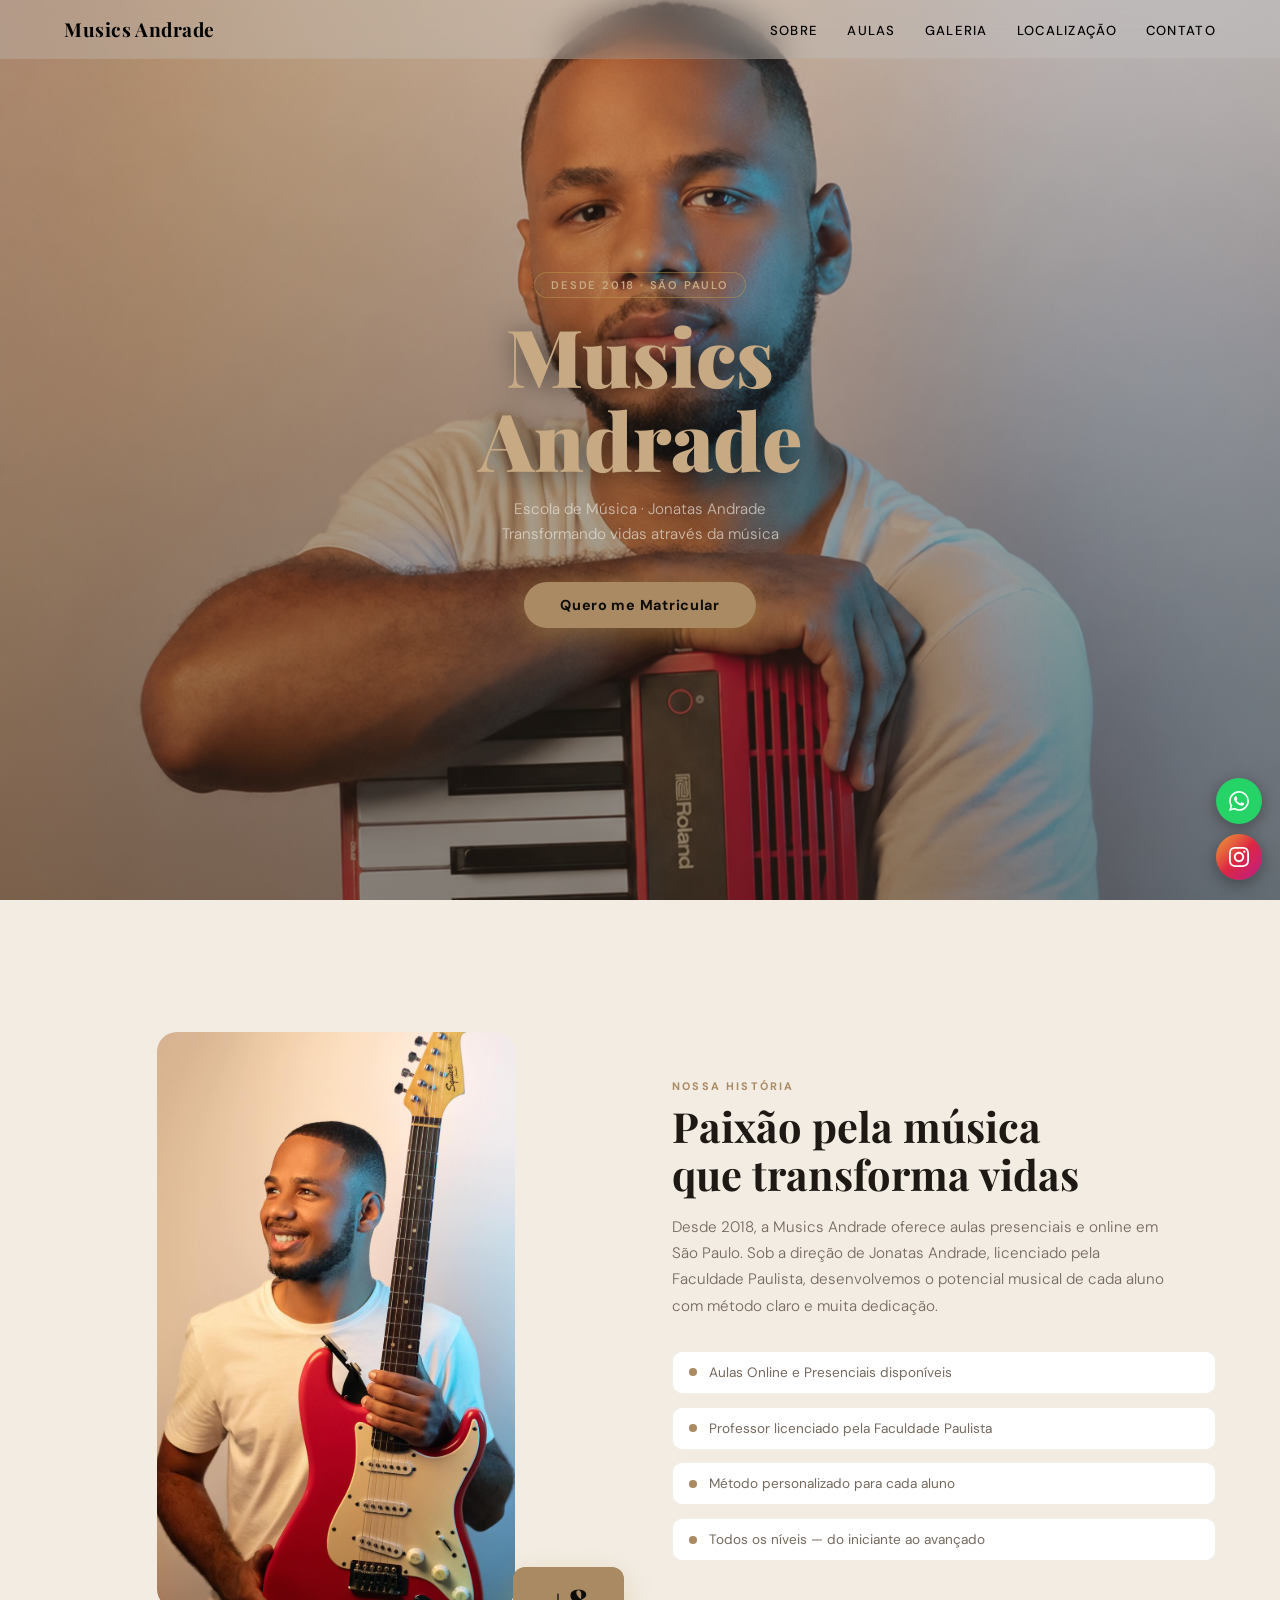
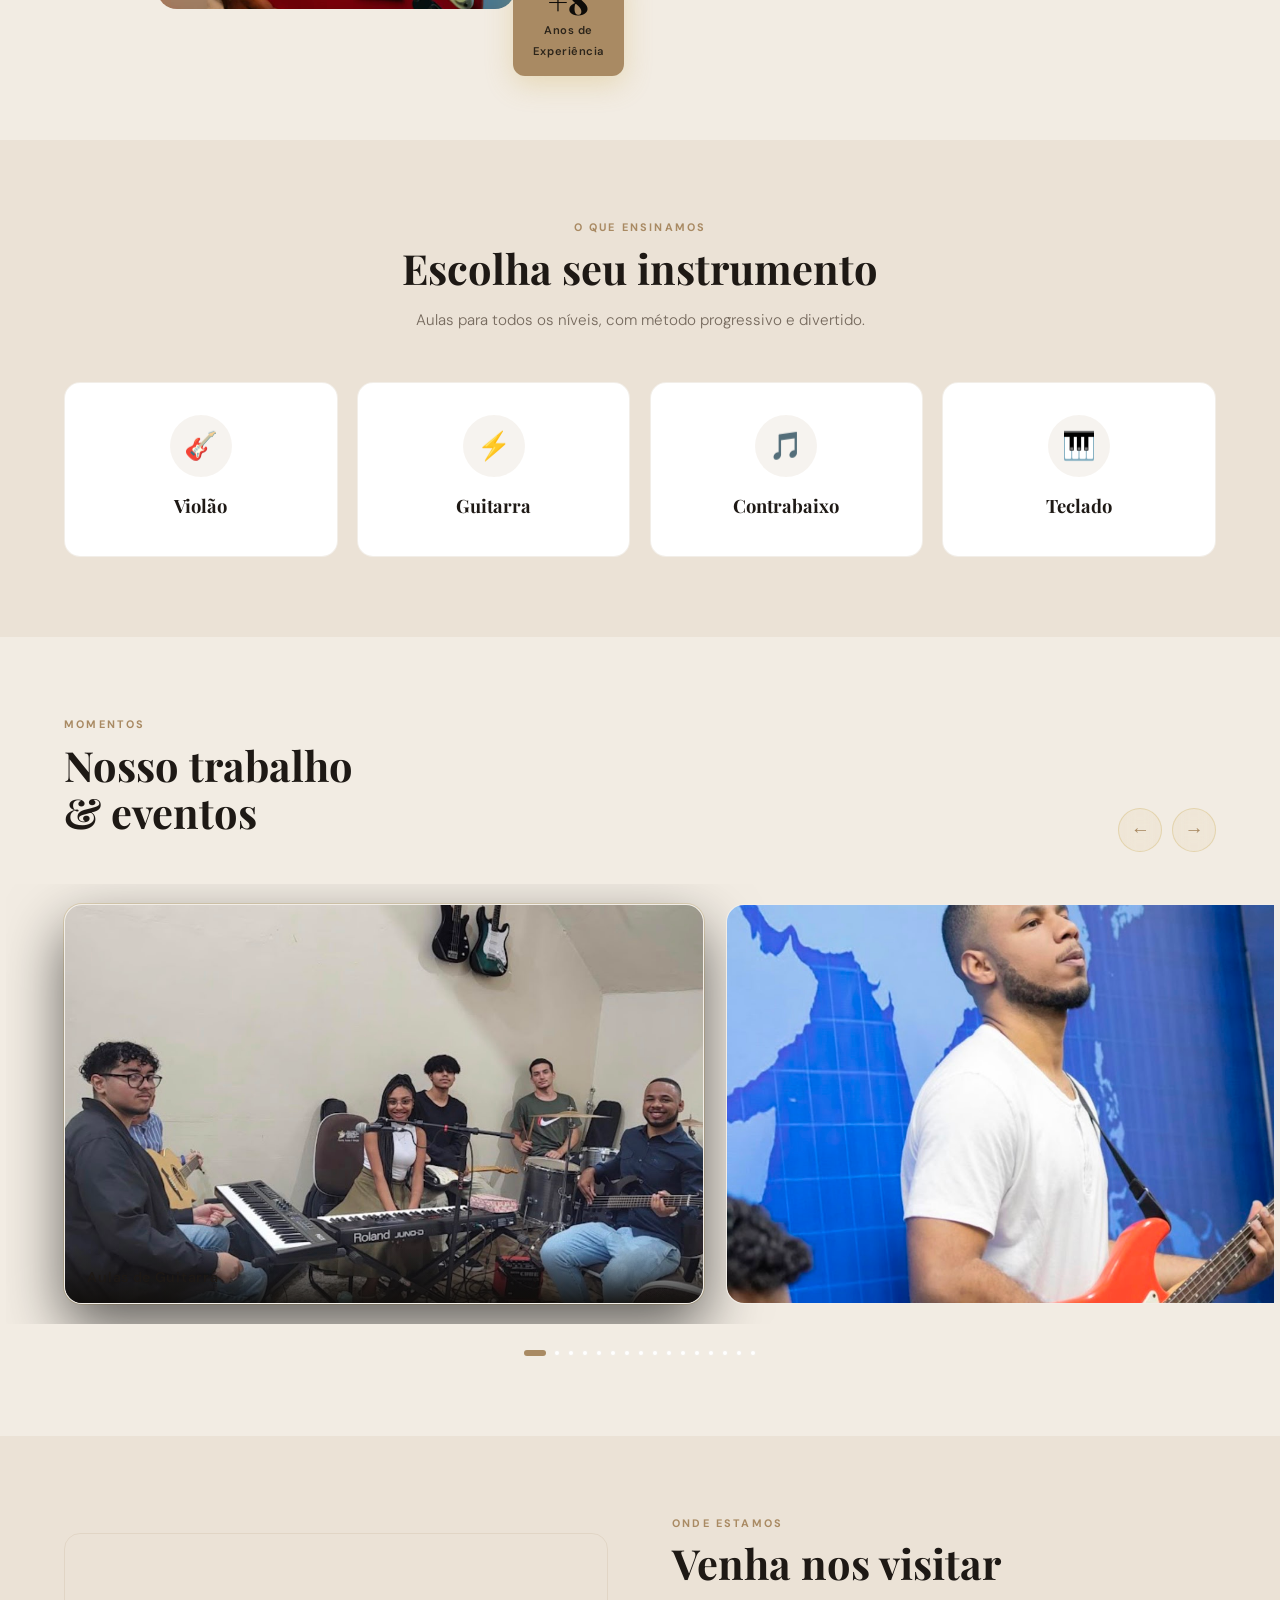
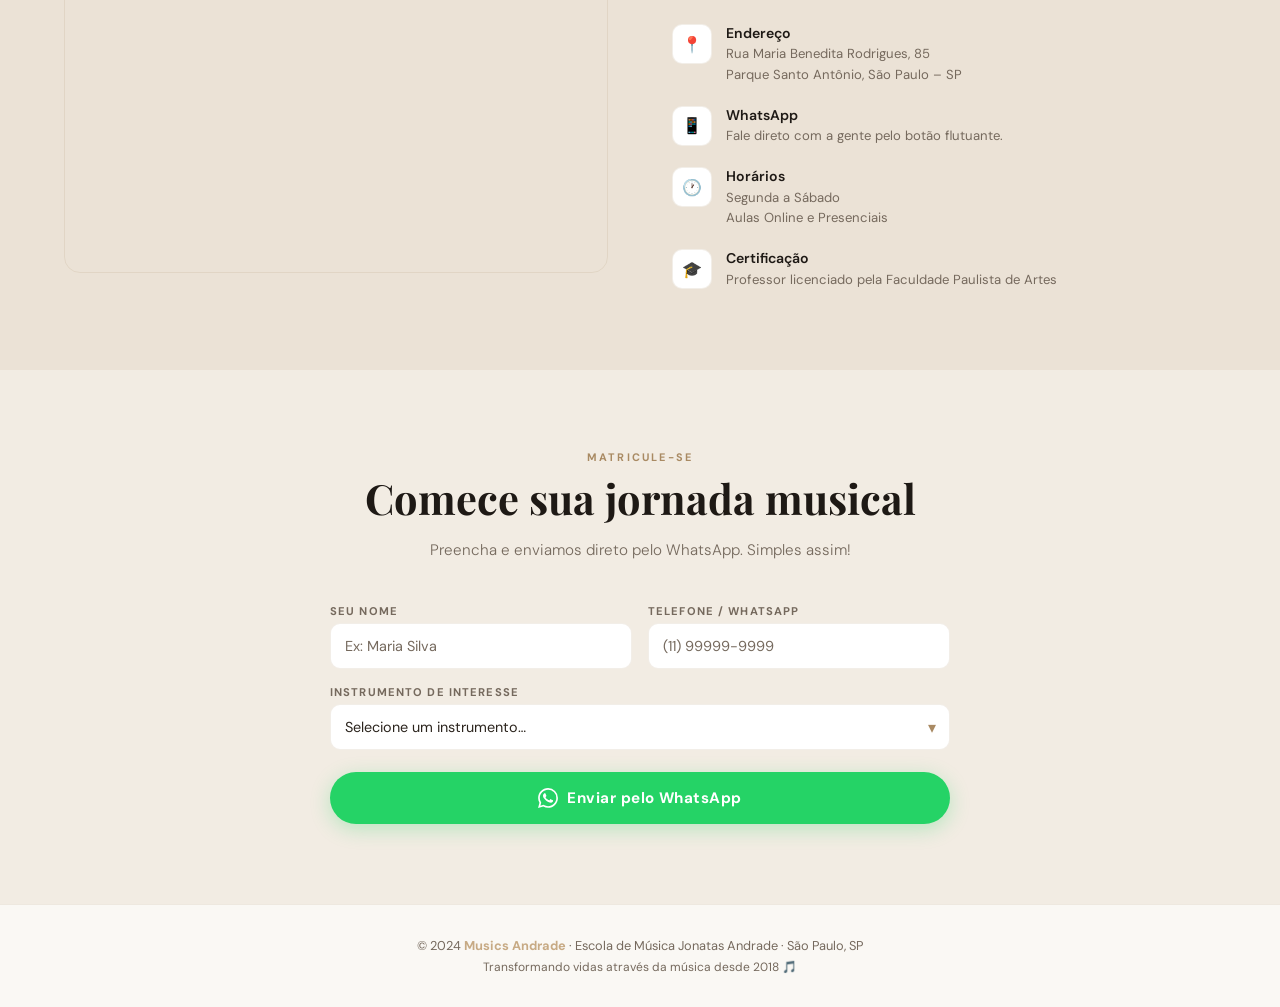
==== commit b45dc005: "Colocando foto no carrossel" ====
--- a/index.html
+++ b/index.html
@@ -60,7 +60,7 @@
                 <img class="emoji" src="./img/image copy.png" alt="">
             </div>
             <div class="about-badge">
-                <strong>+6</strong>
+                <strong>+8</strong>
                 <span>Anos de<br>Experiência</span>
             </div>
         </div>
@@ -108,22 +108,22 @@
             <div class="instrumento-card reveal">
                 <div class="instrumento-icon">🎸</div>
                 <h3>Violão</h3>
-                <p>Acordes, ritmos, escalas e solo. Acústico e clássico.</p>
+
             </div>
             <div class="instrumento-card reveal reveal-delay-1">
                 <div class="instrumento-icon">⚡</div>
                 <h3>Guitarra</h3>
-                <p>Rock, blues, pop ou metal. Técnicas de distorção e improvisação.</p>
+
             </div>
             <div class="instrumento-card reveal reveal-delay-2">
                 <div class="instrumento-icon">🎵</div>
                 <h3>Contrabaixo</h3>
-                <p>Groove, ritmo e técnicas de slap e fingerstyle.</p>
+
             </div>
             <div class="instrumento-card reveal reveal-delay-3">
                 <div class="instrumento-icon">🎹</div>
                 <h3>Teclado</h3>
-                <p>Harmonia, leitura e prática do clássico ao contemporâneo.</p>
+
             </div>
         </div>
     </section>
@@ -155,39 +155,90 @@
 
                 <!-- SLIDE 1 -->
                 <div class="slide">
-                    <img src="https://images.unsplash.com/photo-1493225457124-a3eb161ffa5f?w=800&q=80"
-                        alt="Aula de guitarra" loading="lazy">
+                    <img src="./img/whats4.jpeg" alt="Aula de guitarra" loading="lazy">
                     <div class="slide-caption"><span>Aulas de Guitarra</span></div>
                 </div>
 
                 <!-- SLIDE 2 -->
                 <div class="slide">
-                    <img src="https://images.unsplash.com/photo-1510915361894-db8b60106cb1?w=800&q=80" alt="Violão"
-                        loading="lazy">
+                    <img src="./img/whats3.jpeg" alt="Violão" loading="lazy">
                     <div class="slide-caption"><span>Violão Acústico</span></div>
                 </div>
 
                 <!-- SLIDE 3 -->
                 <div class="slide">
-                    <img src="https://images.unsplash.com/photo-1520523839897-bd0b52f945a0?w=800&q=80" alt="Teclado"
-                        loading="lazy">
+                    <img src="./img/whats2.jpeg" alt="Teclado" loading="lazy">
                     <div class="slide-caption"><span>Teclado</span></div>
                 </div>
 
                 <!-- SLIDE 4 -->
                 <div class="slide">
-                    <img src="https://images.unsplash.com/photo-1619983081563-430f63602796?w=800&q=80" alt="Evento"
-                        loading="lazy">
+                    <img src="./img/WhatsApp Image 2026-06-04 at 15.03.22.jpeg" alt="Evento" loading="lazy">
                     <div class="slide-caption"><span>Eventos & Apresentações</span></div>
                 </div>
 
                 <!-- SLIDE 5 — placeholder (substitua pela sua foto) -->
                 <div class="slide">
-                    <div class="slide-placeholder">
-                        <div class="emoji">📸</div>
-                        <p>Sua foto aqui<br>Substitua o src acima</p>
-                    </div>
-                </div>
+                    <img src="./img/whats5.jpeg" alt="Evento" loading="lazy">
+                    <div class="slide-caption"><span>Eventos & Apresentações</span></div>
+                </div>
+
+                <div class="slide">
+                    <img src="./img/whats6.jpeg" alt="Evento" loading="lazy">
+                    <div class="slide-caption"><span>Eventos & Apresentações</span></div>
+                </div>
+
+                <div class="slide">
+                    <img src="./img/whats7.jpeg" alt="Evento" loading="lazy">
+                    <div class="slide-caption"><span>Eventos & Apresentações</span></div>
+                </div>
+
+                <div class="slide">
+                    <img src="./img/whats8.jpeg" alt="Evento" loading="lazy">
+                    <div class="slide-caption"><span>Eventos & Apresentações</span></div>
+                </div>
+
+                <div class="slide">
+                    <img src="./img/whats9.jpeg" alt="Evento" loading="lazy">
+                    <div class="slide-caption"><span>Eventos & Apresentações</span></div>
+                </div>
+
+                <div class="slide">
+                    <img src="./img/whats10.jpeg" alt="Evento" loading="lazy">
+                    <div class="slide-caption"><span>Eventos & Apresentações</span></div>
+                </div>
+
+                <div class="slide">
+                    <img src="./img/whats11.jpeg" alt="Evento" loading="lazy">
+                    <div class="slide-caption"><span>Eventos & Apresentações</span></div>
+                </div>
+
+                <div class="slide">
+                    <img src="./img/whats13.jpeg" alt="Evento" loading="lazy">
+                    <div class="slide-caption"><span>Eventos & Apresentações</span></div>
+                </div>
+
+                <div class="slide">
+                    <img src="./img/whats14.jpeg" alt="Evento" loading="lazy">
+                    <div class="slide-caption"><span>Eventos & Apresentações</span></div>
+                </div>
+
+                <div class="slide">
+                    <img src="./img/whats15.jpeg" alt="Evento" loading="lazy">
+                    <div class="slide-caption"><span>Eventos & Apresentações</span></div>
+                </div>
+
+                <div class="slide">
+                    <img src="./img/whats16.jpeg" alt="Evento" loading="lazy">
+                    <div class="slide-caption"><span>Eventos & Apresentações</span></div>
+                </div>
+
+                <div class="slide">
+                    <img src="./img/whats17.jpeg" alt="Evento" loading="lazy">
+                    <div class="slide-caption"><span>Eventos & Apresentações</span></div>
+                </div>
+
+                
 
             </div>
         </div><!-- /.carousel-viewport -->
@@ -286,14 +337,15 @@
 
     <!-- BOTÕES FLUTUANTES -->
     <div class="float-btns">
-        <a class="float-btn float-btn-wa" href="https://wa.me/5511999999999" target="_blank" aria-label="WhatsApp">
+        <a class="float-btn float-btn-wa" href="https://wa.me/5511977719678" target="_blank" aria-label="WhatsApp">
             <svg viewBox="0 0 24 24">
                 <path
                     d="M17.472 14.382c-.297-.149-1.758-.867-2.03-.967-.273-.099-.471-.148-.67.15-.197.297-.767.966-.94 1.164-.173.199-.347.223-.644.075-.297-.15-1.255-.463-2.39-1.475-.883-.788-1.48-1.761-1.653-2.059-.173-.297-.018-.458.13-.606.134-.133.298-.347.446-.52.149-.174.198-.298.298-.497.099-.198.05-.371-.025-.52-.075-.149-.669-1.612-.916-2.207-.242-.579-.487-.5-.669-.51-.173-.008-.371-.01-.57-.01-.198 0-.52.074-.792.372-.272.297-1.04 1.016-1.04 2.479 0 1.462 1.065 2.875 1.213 3.074.149.198 2.096 3.2 5.077 4.487.709.306 1.262.489 1.694.625.712.227 1.36.195 1.871.118.571-.085 1.758-.719 2.006-1.413.248-.694.248-1.289.173-1.413-.074-.124-.272-.198-.57-.347m-5.421 7.403h-.004a9.87 9.87 0 01-5.031-1.378l-.361-.214-3.741.982.998-3.648-.235-.374a9.86 9.86 0 01-1.51-5.26c.001-5.45 4.436-9.884 9.888-9.884 2.64 0 5.122 1.03 6.988 2.898a9.825 9.825 0 012.893 6.994c-.003 5.45-4.437 9.884-9.885 9.884m8.413-18.297A11.815 11.815 0 0012.05 0C5.495 0 .16 5.335.157 11.892c0 2.096.547 4.142 1.588 5.945L.057 24l6.305-1.654a11.882 11.882 0 005.683 1.448h.005c6.554 0 11.89-5.335 11.893-11.893a11.821 11.821 0 00-3.48-8.413Z" />
             </svg>
         </a>
-        <a class="float-btn float-btn-ig" href="https://instagram.com/musicsandrade" target="_blank"
-            aria-label="Instagram">
+        <a class="float-btn float-btn-ig"
+            href="https://www.instagram.com/musicsandrade?utm_source=ig_web_button_share_sheet&igsh=ZDNlZDc0MzIxNw=="
+            target="_blank" aria-label="Instagram">
             <svg viewBox="0 0 24 24">
                 <path
                     d="M12 2.163c3.204 0 3.584.012 4.85.07 3.252.148 4.771 1.691 4.919 4.919.058 1.265.069 1.645.069 4.849 0 3.205-.012 3.584-.069 4.849-.149 3.225-1.664 4.771-4.919 4.919-1.266.058-1.644.07-4.85.07-3.204 0-3.584-.012-4.849-.07-3.26-.149-4.771-1.699-4.919-4.92-.058-1.265-.07-1.644-.07-4.849 0-3.204.013-3.583.07-4.849.149-3.227 1.664-4.771 4.919-4.919 1.266-.057 1.645-.069 4.849-.069zm0-2.163c-3.259 0-3.667.014-4.947.072-4.358.2-6.78 2.618-6.98 6.98-.059 1.281-.073 1.689-.073 4.948 0 3.259.014 3.668.072 4.948.2 4.358 2.618 6.78 6.98 6.98 1.281.058 1.689.072 4.948.072 3.259 0 3.668-.014 4.948-.072 4.354-.2 6.782-2.618 6.979-6.98.059-1.28.073-1.689.073-4.948 0-3.259-.014-3.667-.072-4.947-.196-4.354-2.617-6.78-6.979-6.98-1.281-.059-1.69-.073-4.949-.073zm0 5.838c-3.403 0-6.162 2.759-6.162 6.162s2.759 6.163 6.162 6.163 6.162-2.759 6.162-6.163c0-3.403-2.759-6.162-6.162-6.162zm0 10.162c-2.209 0-4-1.79-4-4 0-2.209 1.791-4 4-4s4 1.791 4 4c0 2.21-1.791 4-4 4zm6.406-11.845c-.796 0-1.441.645-1.441 1.44s.645 1.44 1.441 1.44c.795 0 1.439-.645 1.439-1.44s-.644-1.44-1.439-1.44z" />
--- a/style.css
+++ b/style.css
@@ -543,6 +543,7 @@
 .slide {
     /* largura: ~70% do viewport, com peeking dos lados */
     min-width: clamp(260px, 70vw, 640px);
+    width: 350px;
     aspect-ratio: 16/10;
     border-radius: 18px;
     overflow: hidden;
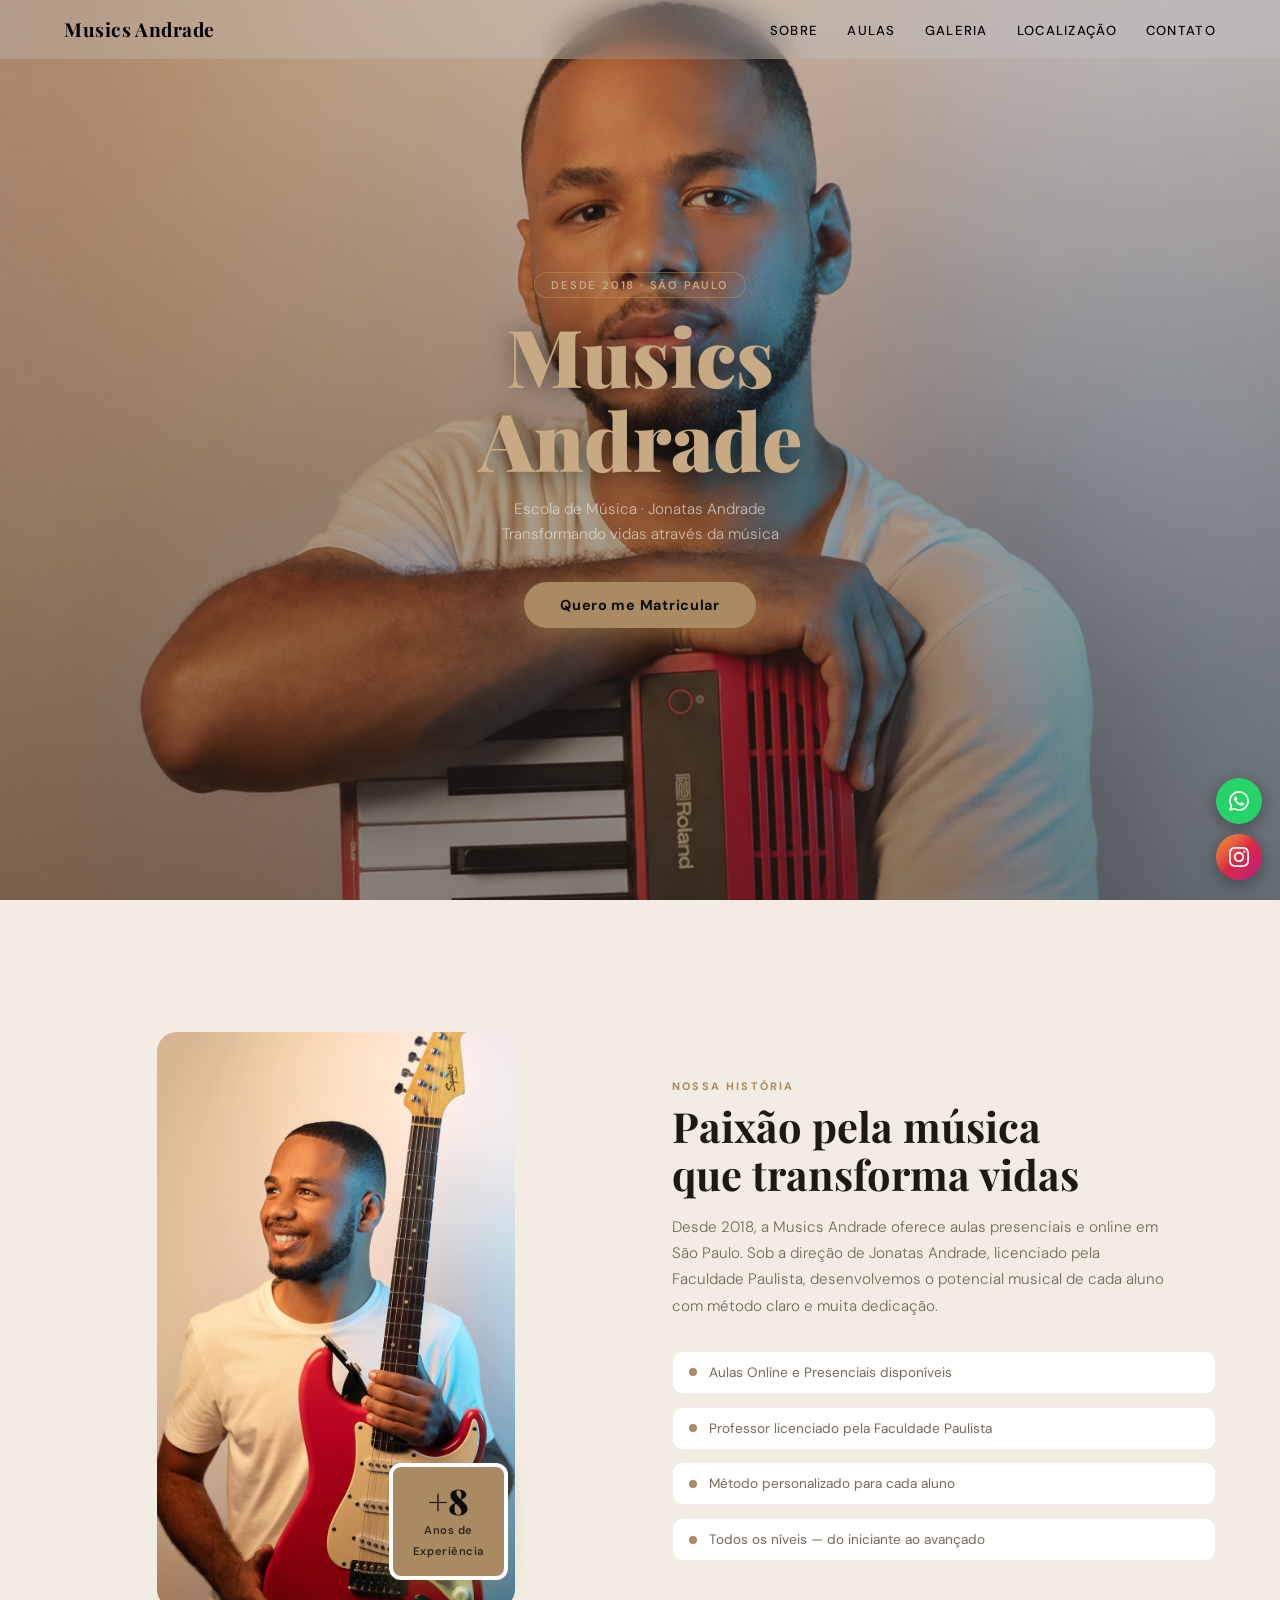
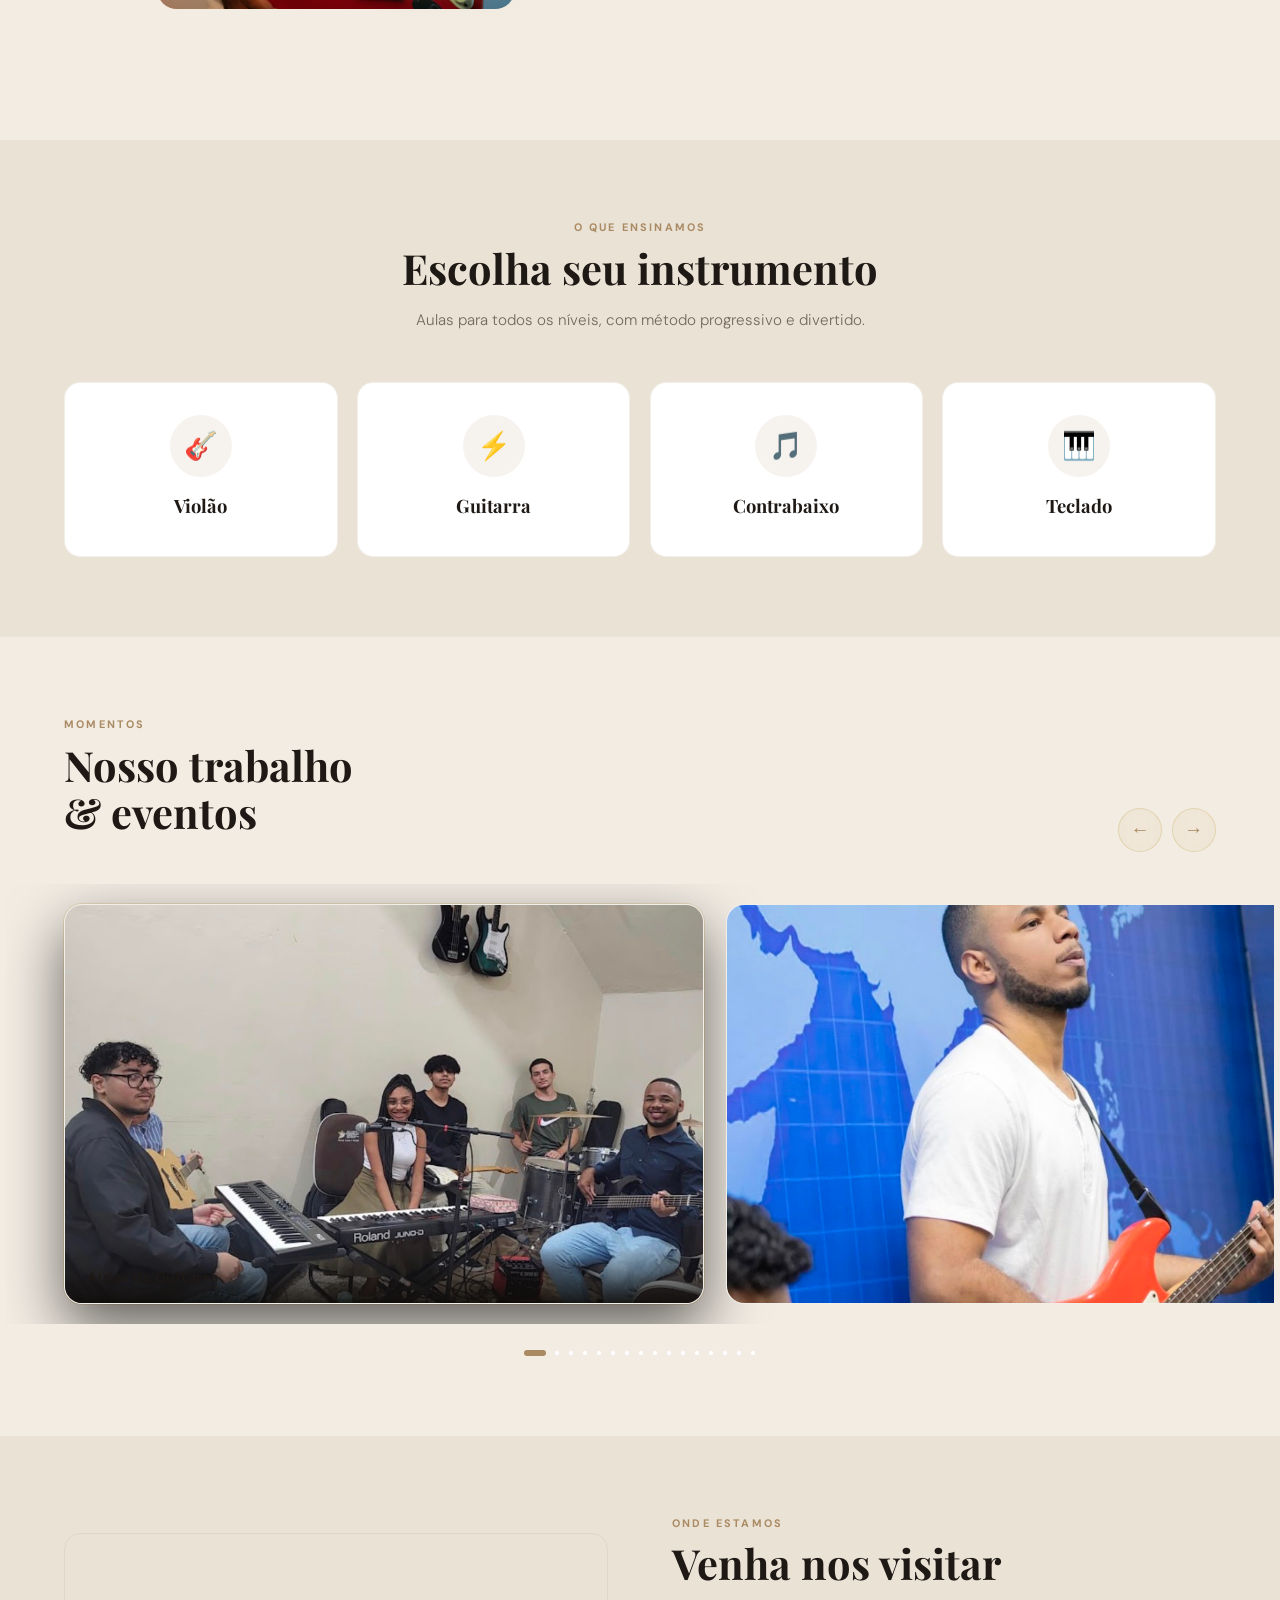
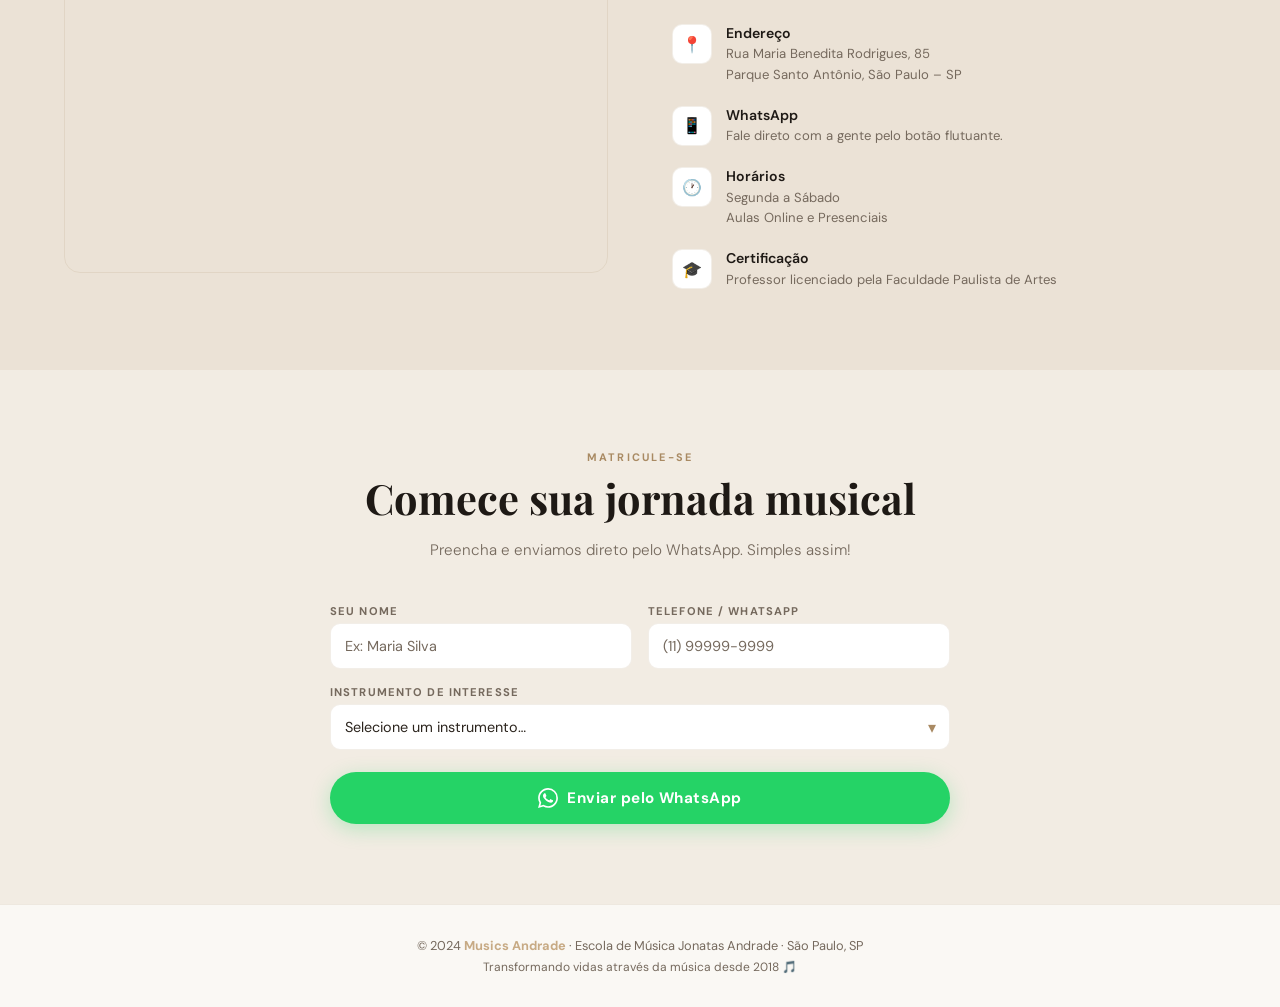
==== commit 157cccc7: "Quarto commit" ====
--- a/index.html
+++ b/index.html
@@ -238,7 +238,7 @@
                     <div class="slide-caption"><span>Eventos & Apresentações</span></div>
                 </div>
 
-                
+
 
             </div>
         </div><!-- /.carousel-viewport -->
@@ -250,9 +250,9 @@
     <section id="localizacao">
         <div class="map-container reveal">
             <iframe
-                src="https://www.google.com/maps/embed?pb=!1m18!1m12!1m3!1d3657.066!2d-46.6333!3d-23.5505!2m3!1f0!2f0!3f0!3m2!1i1024!2i768!4f13.1!3m3!1m2!1s0x94ce59c8da0aa315%3A0xd59f9431f2c9776a!2sRua%20Maria%20Benedita%20Rodrigues%2C%2085%20-%20Parque%20Santo%20Ant%C3%B4nio%2C%20S%C3%A3o%20Paulo%20-%20SP!5e0!3m2!1spt-BR!2sbr!4v1234567890"
-                allowfullscreen="" loading="lazy" referrerpolicy="no-referrer-when-downgrade">
-            </iframe>
+                src="https://www.google.com/maps/embed?pb=!1m18!1m12!1m3!1d3654.368418112222!2d-46.75683672548335!3d-23.662779365324386!2m3!1f0!2f0!3f0!3m2!1i1024!2i768!4f13.1!3m3!1m2!1s0x94ce53d3bb77a371%3A0xcacf0d7b0f8e4fe2!2sR.%20Maria%20Benedita%20Rodrigues%2C%2085%20-%20Parque%20Santo%20Ant%C3%B4nio%2C%20S%C3%A3o%20Paulo%20-%20SP%2C%2005851-280!5e0!3m2!1spt-BR!2sbr!4v1780971034140!5m2!1spt-BR!2sbr"
+                width="600" height="450" style="border:0;" allowfullscreen="" loading="lazy"
+                referrerpolicy="no-referrer-when-downgrade"></iframe>
         </div>
         <div class="localizacao-info">
             <div class="reveal">
--- a/style.css
+++ b/style.css
@@ -349,9 +349,10 @@
 
 .about-badge {
     position: absolute;
-    bottom: -16px;
-    right: -16px;
+    bottom: 80px;
+    right: 100px;
     background: var(--gold);
+    border: 4px solid #fff;
     color: #0E0C09;
     border-radius: 12px;
     padding: 16px 20px;
@@ -929,8 +930,9 @@
     }
 
     .about-badge {
-        bottom: -12px;
-        right: 10px
+        bottom: -2px;
+        right: 7px;
+        border: none;
     }
 
     section {
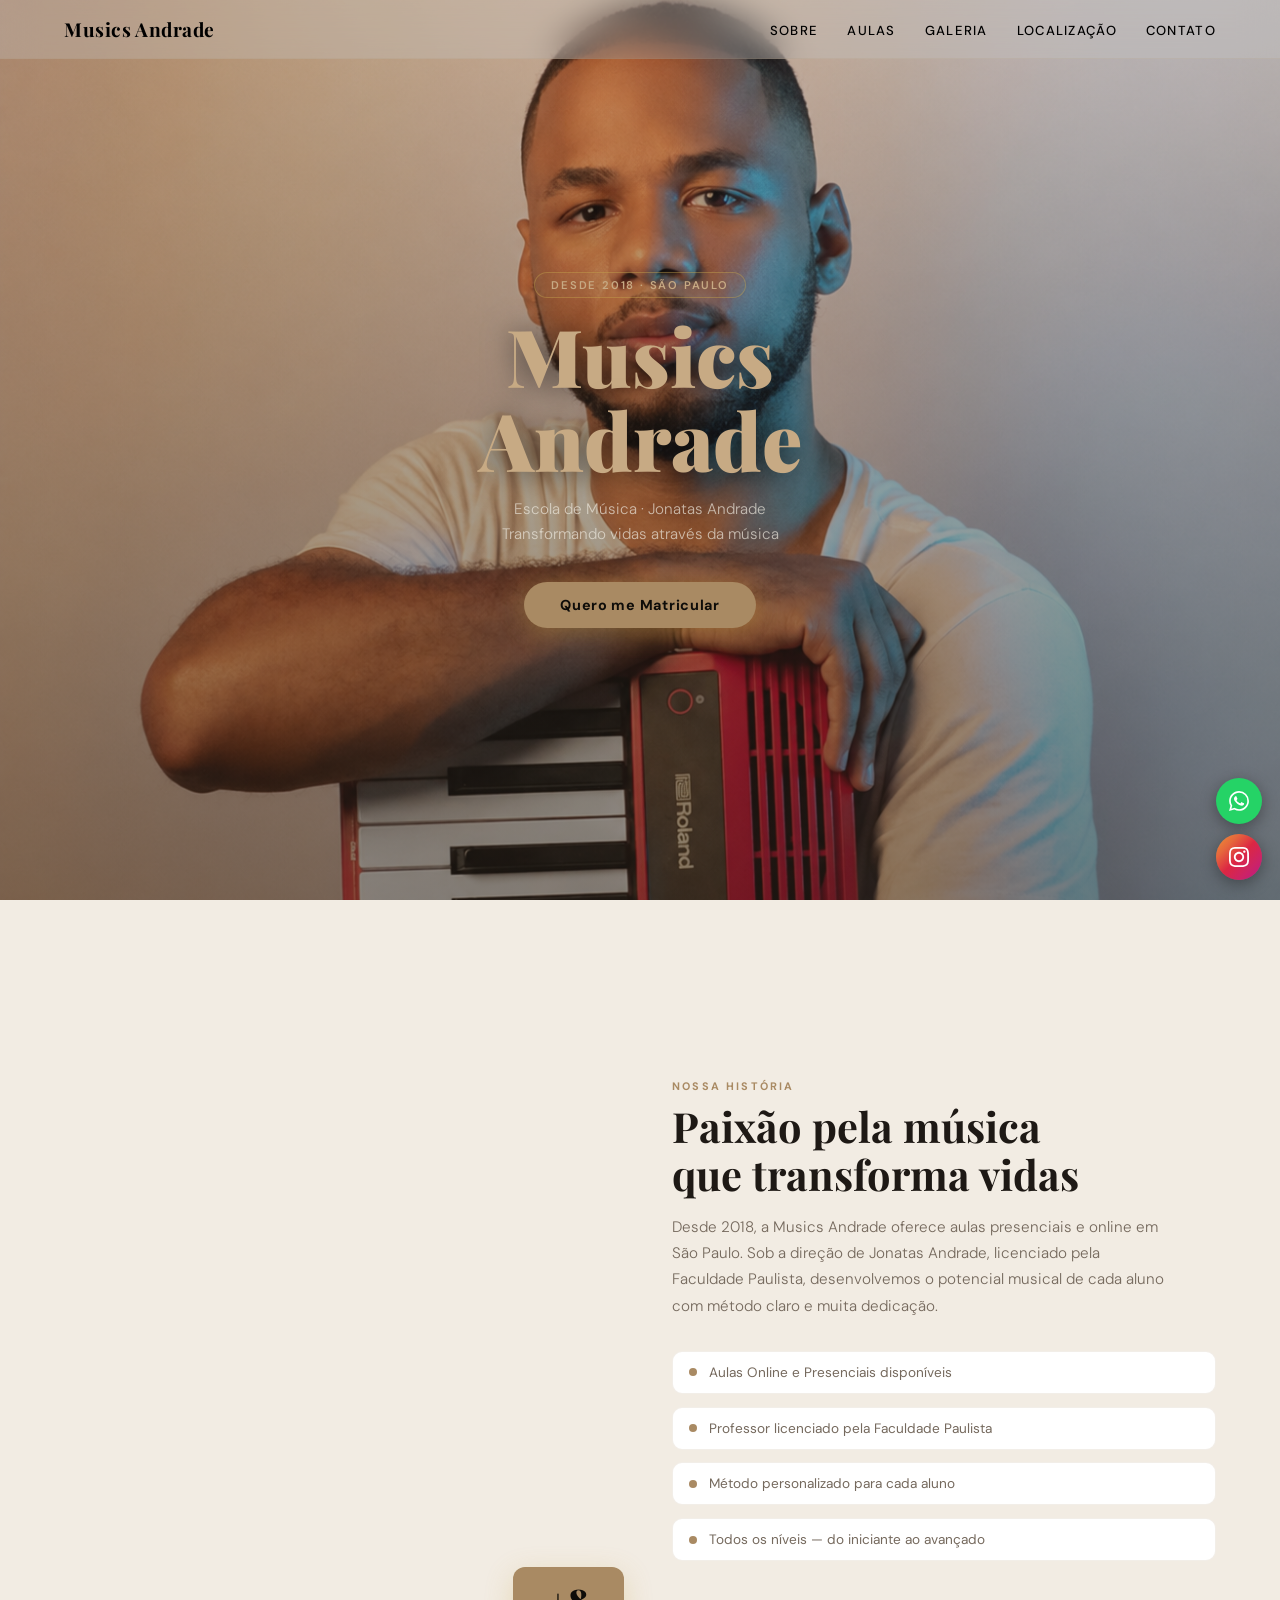
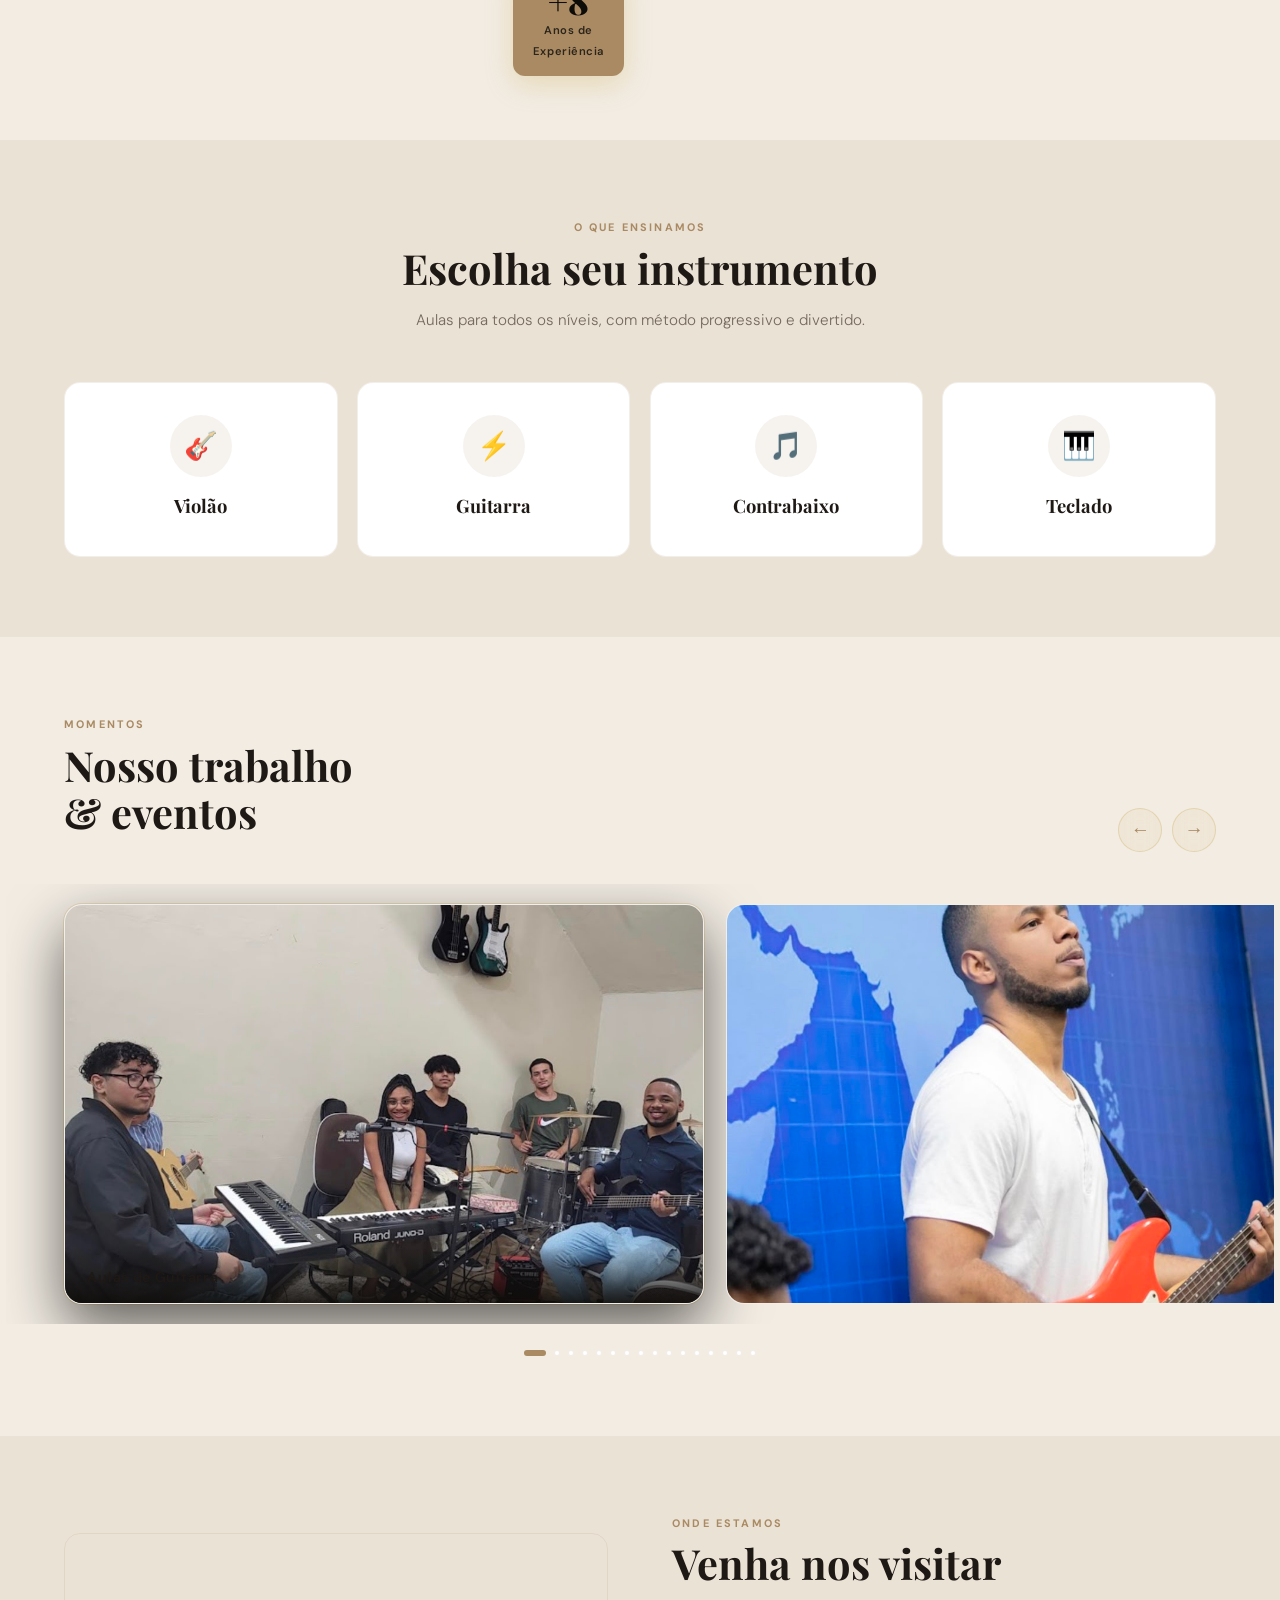
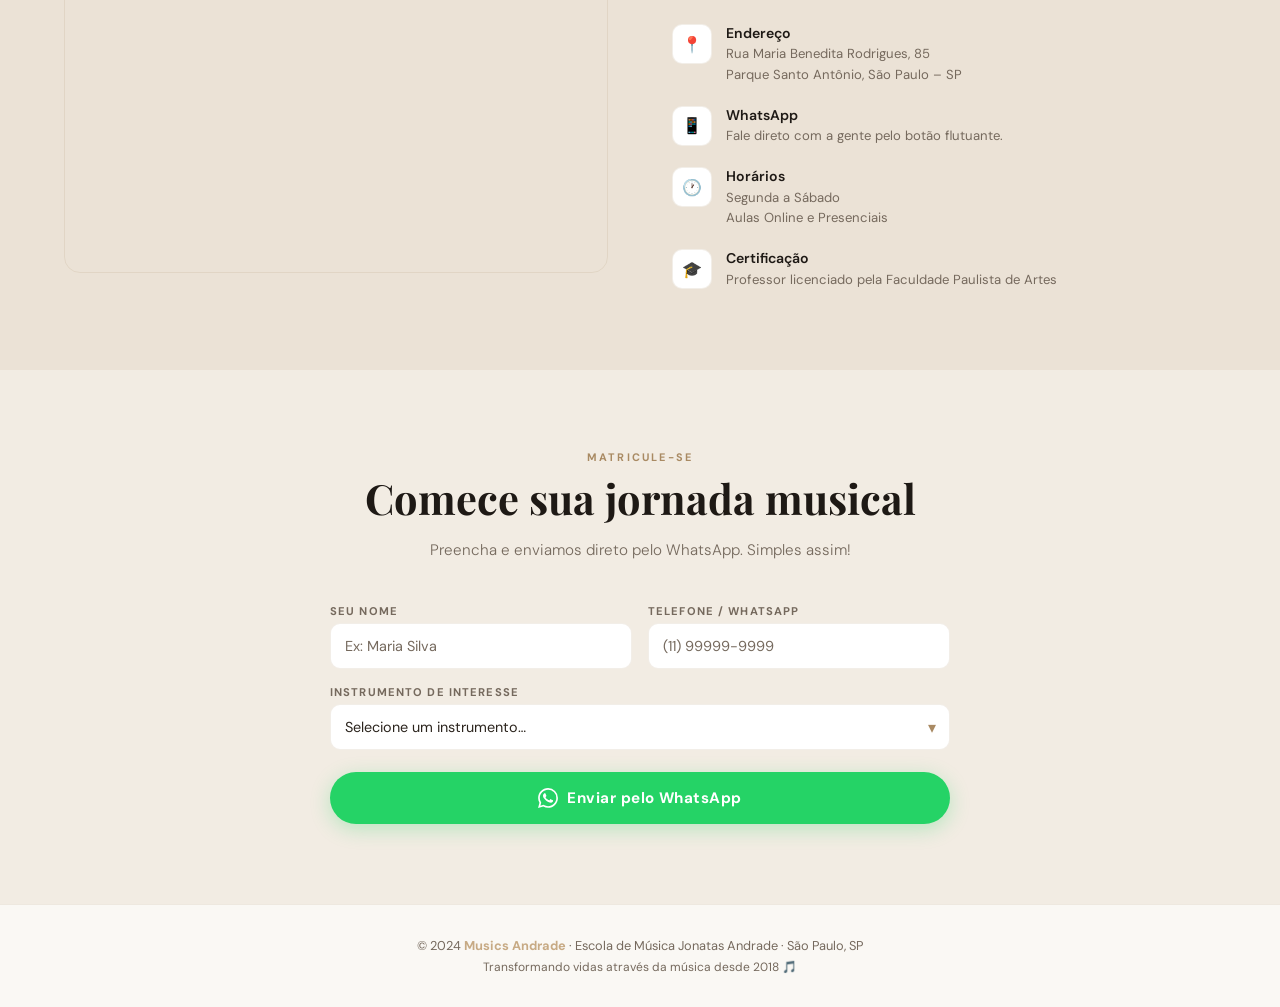
==== commit eed7b0ab: "teste" ====
--- a/index.html
+++ b/index.html
@@ -57,7 +57,7 @@
     <section id="about">
         <div class="about-visual reveal">
             <div class="about-img-box">
-                <img class="emoji" src="./img/image copy.png" alt="">
+                <img class="emoji" src="./img/image copy.pn" alt="">
             </div>
             <div class="about-badge">
                 <strong>+8</strong>
--- a/style.css
+++ b/style.css
@@ -349,10 +349,9 @@
 
 .about-badge {
     position: absolute;
-    bottom: 80px;
-    right: 100px;
+    bottom: -16px;
+    right: -16px;
     background: var(--gold);
-    border: 4px solid #fff;
     color: #0E0C09;
     border-radius: 12px;
     padding: 16px 20px;
@@ -930,9 +929,8 @@
     }
 
     .about-badge {
-        bottom: -2px;
-        right: 7px;
-        border: none;
+        bottom: -12px;
+        right: 10px
     }
 
     section {
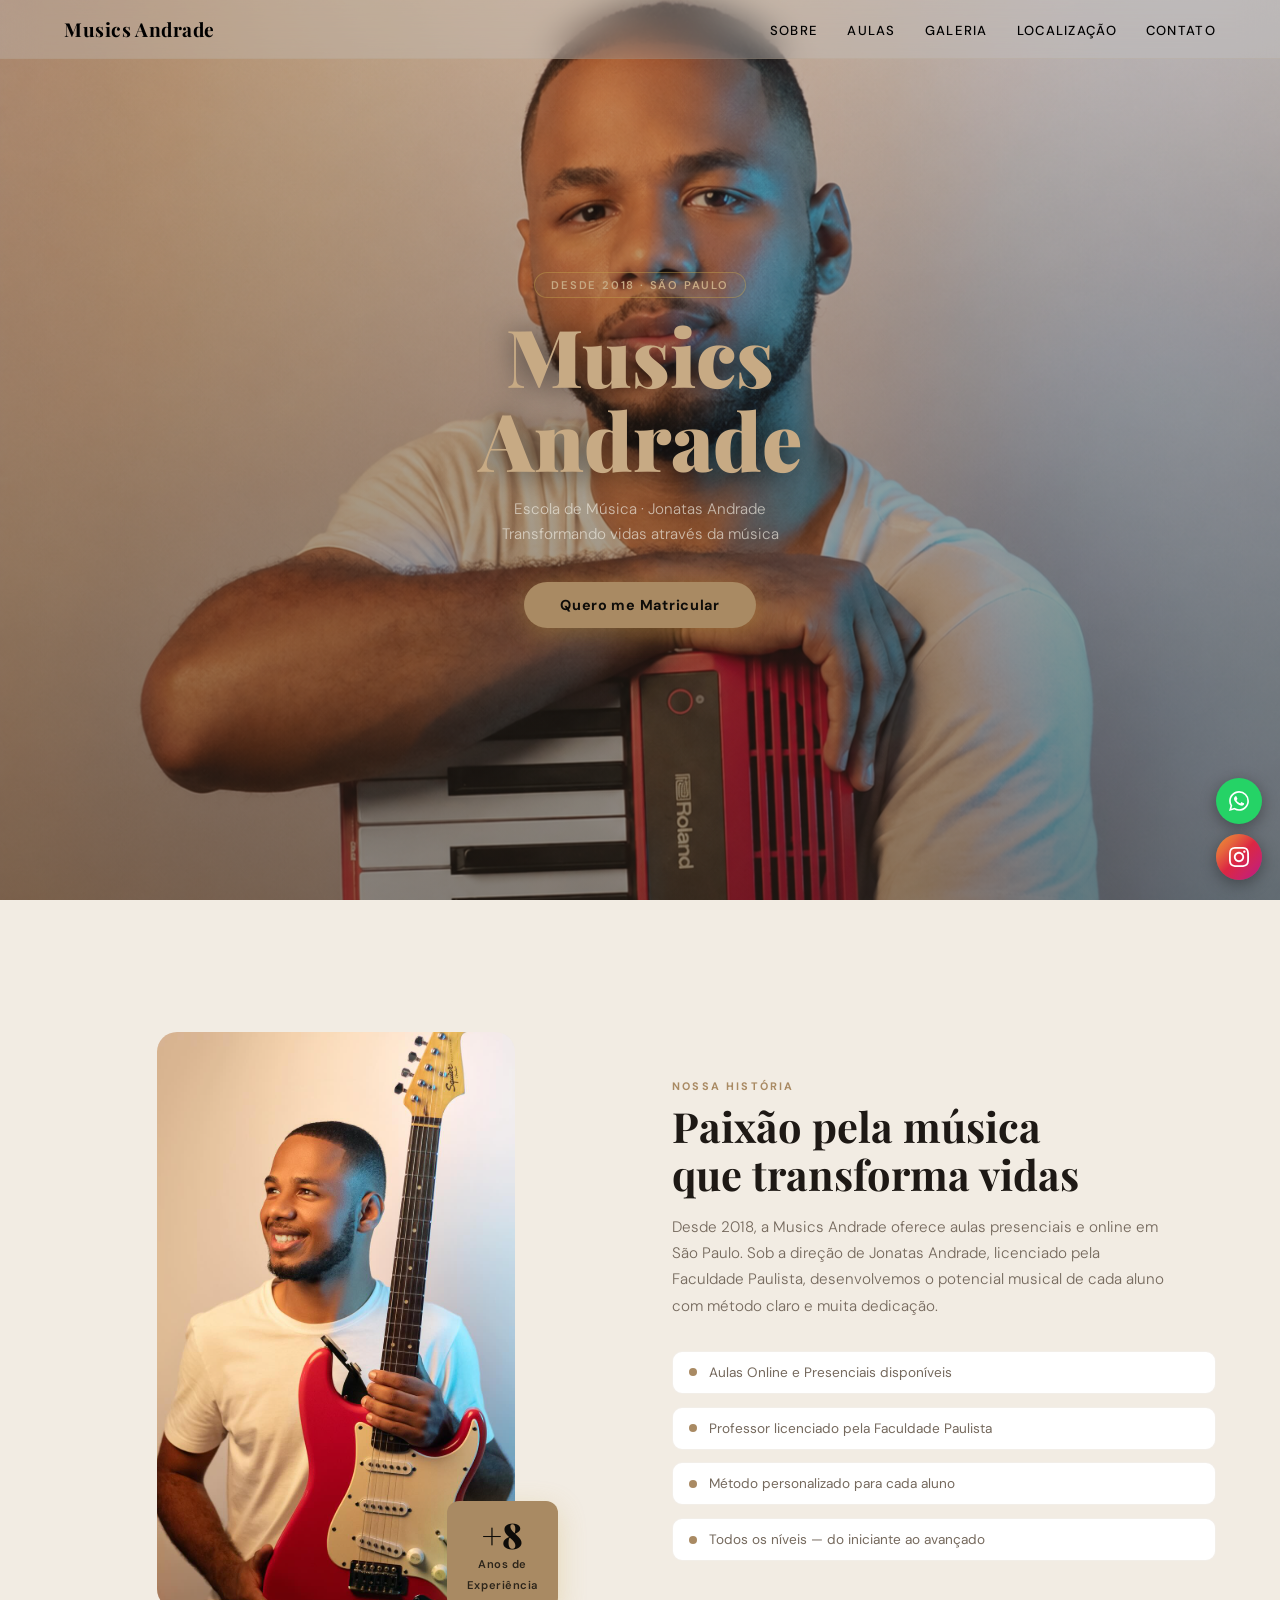
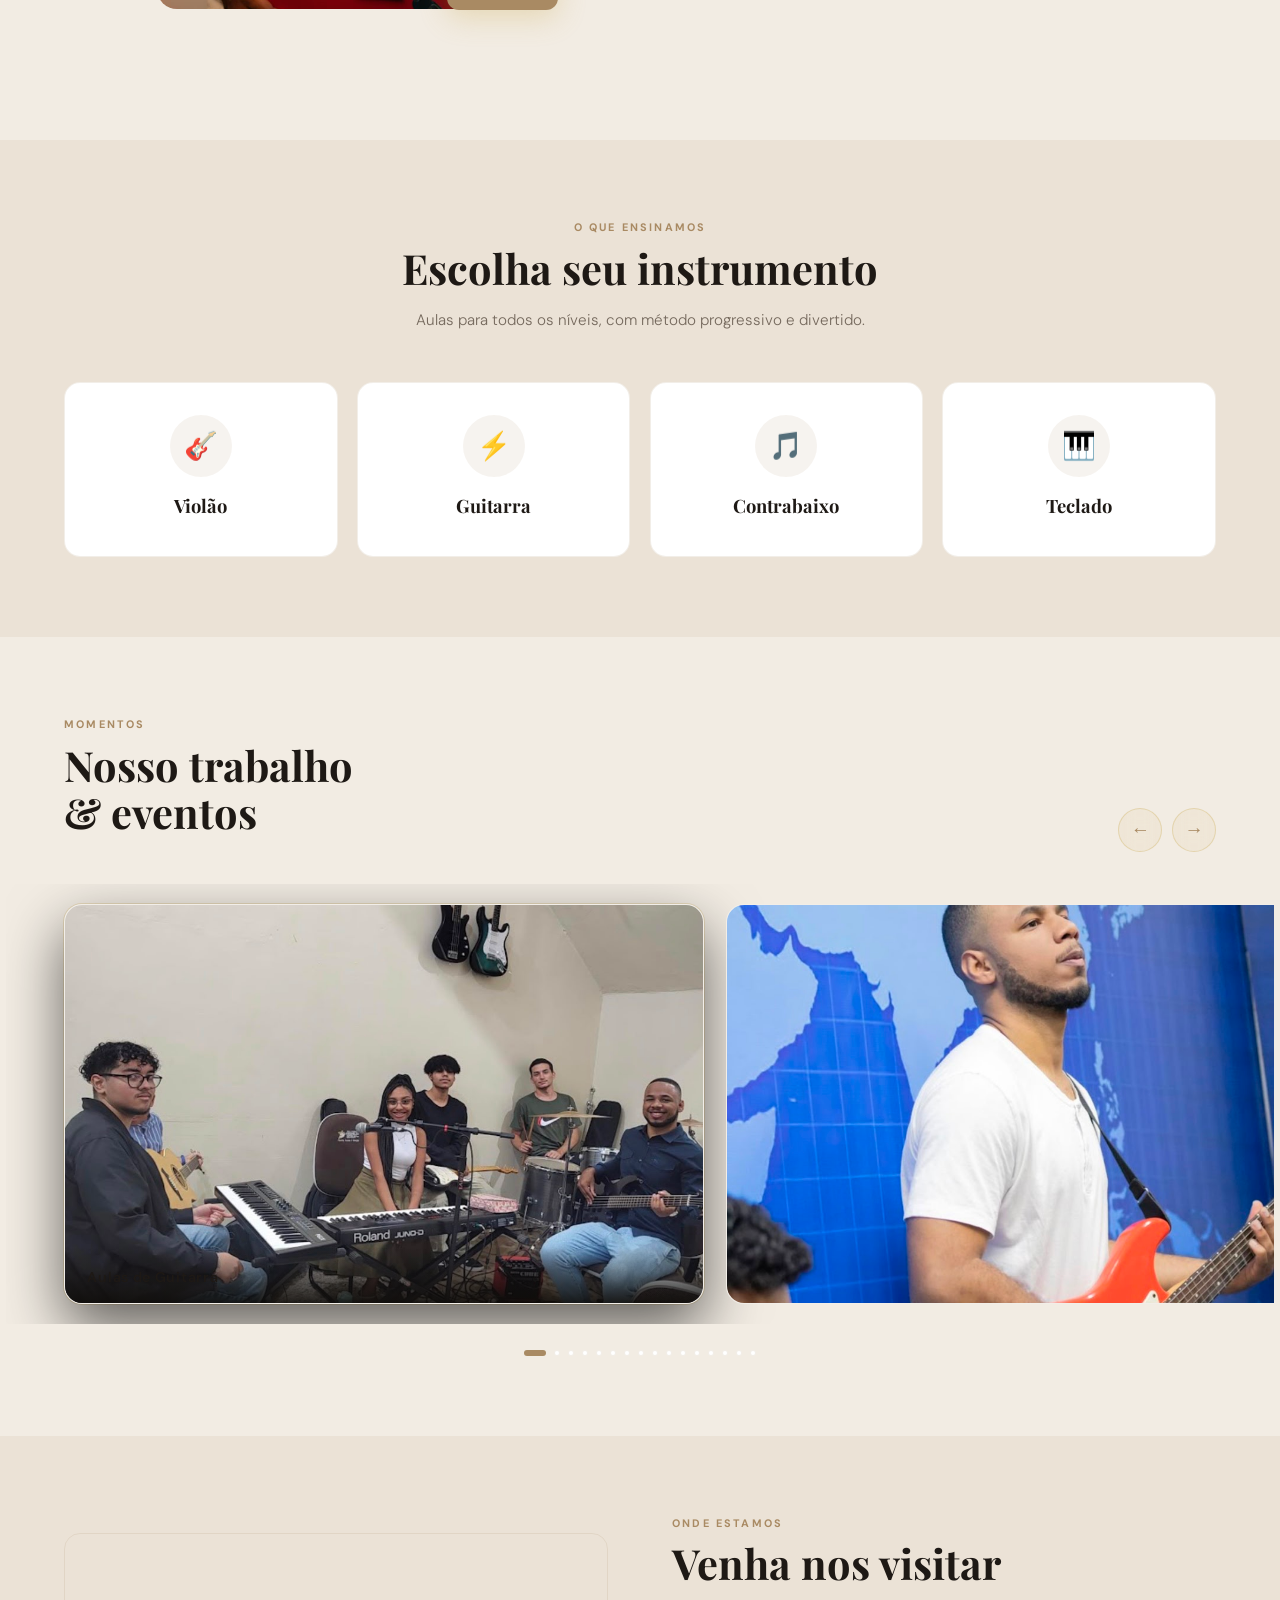
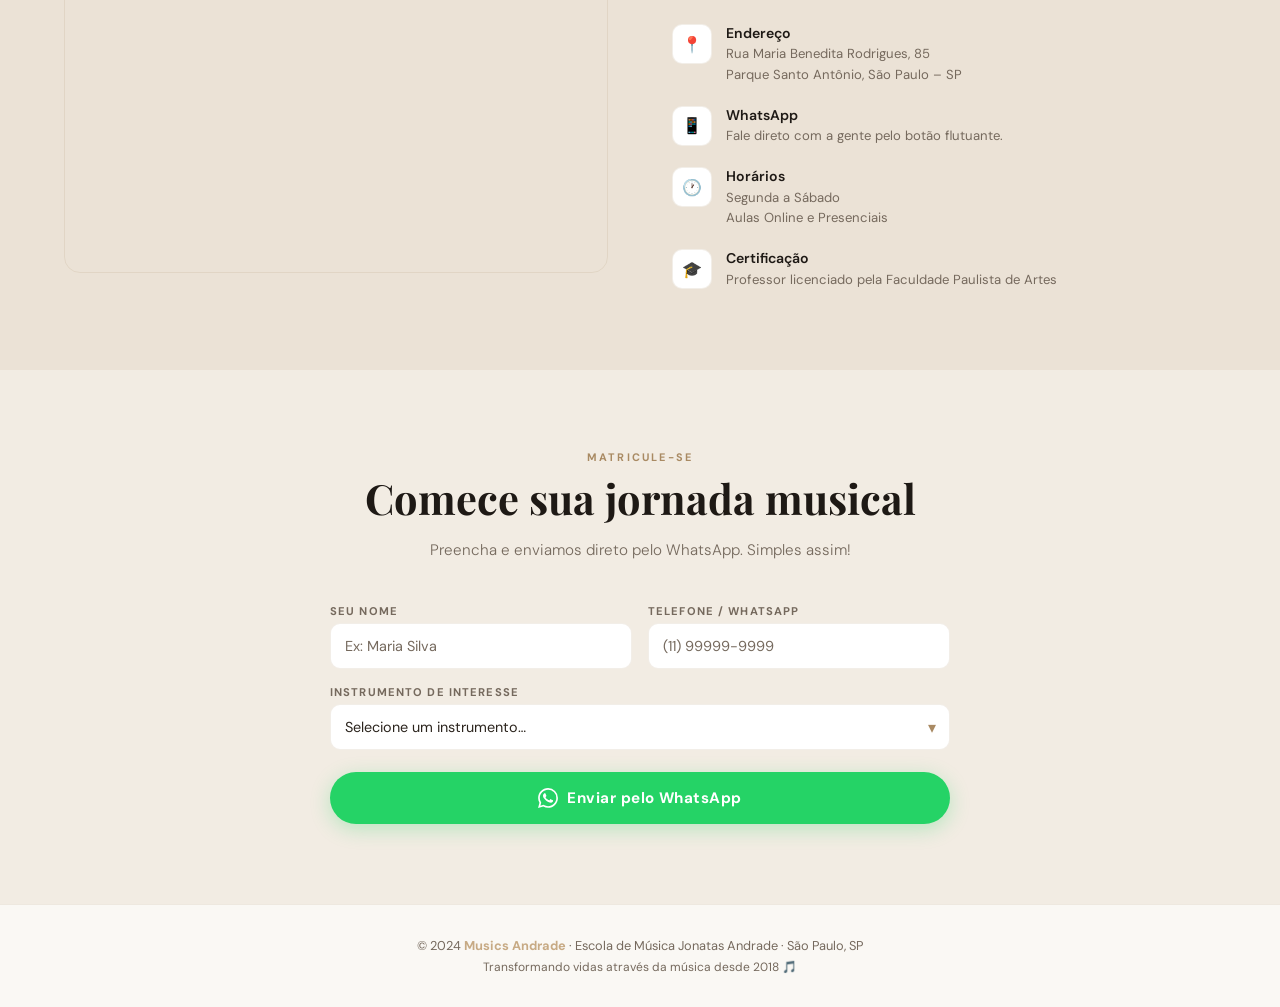
==== commit ab6e4a4e: "Melhorado" ====
--- a/index.html
+++ b/index.html
@@ -57,7 +57,7 @@
     <section id="about">
         <div class="about-visual reveal">
             <div class="about-img-box">
-                <img class="emoji" src="./img/image copy.pn" alt="">
+                <img class="emoji" src="./img/image copy.png" alt="">
             </div>
             <div class="about-badge">
                 <strong>+8</strong>
--- a/style.css
+++ b/style.css
@@ -349,8 +349,8 @@
 
 .about-badge {
     position: absolute;
-    bottom: -16px;
-    right: -16px;
+    bottom: 50px;
+    right: 50px;
     background: var(--gold);
     color: #0E0C09;
     border-radius: 12px;
